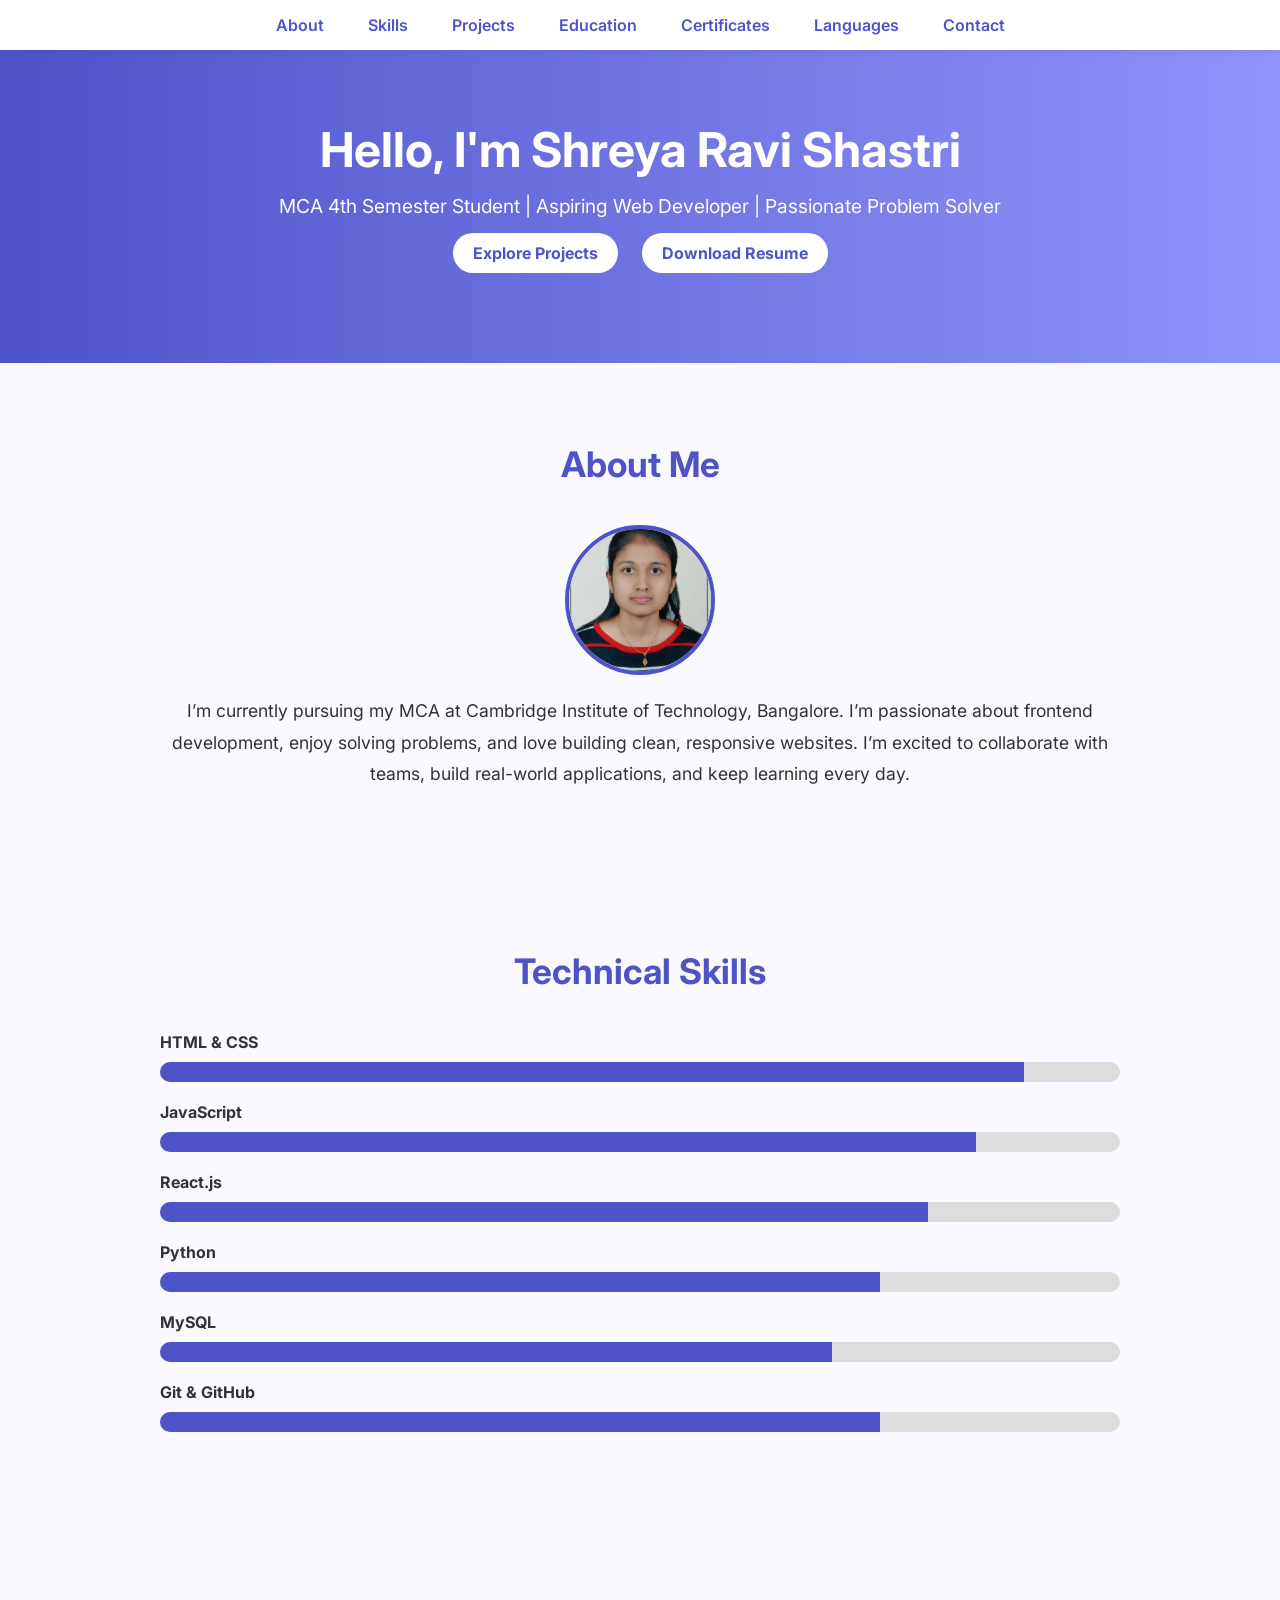
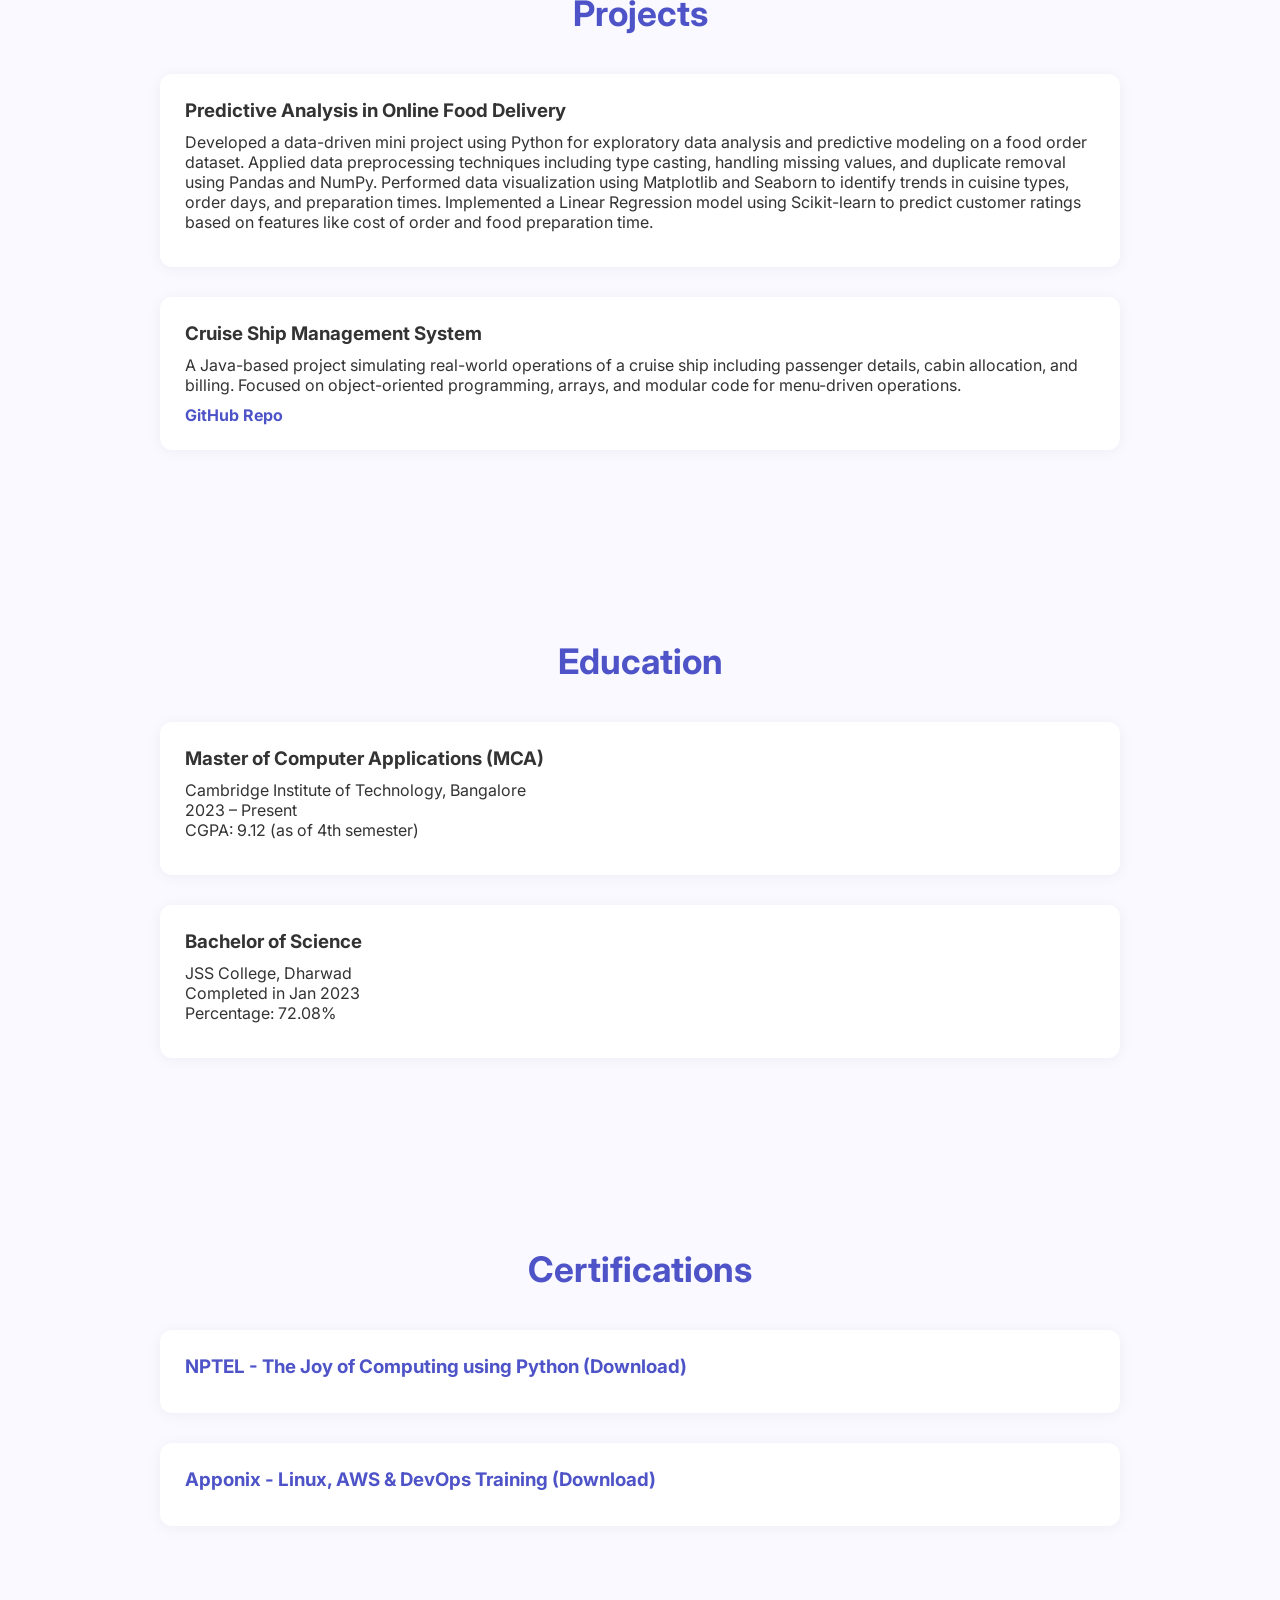
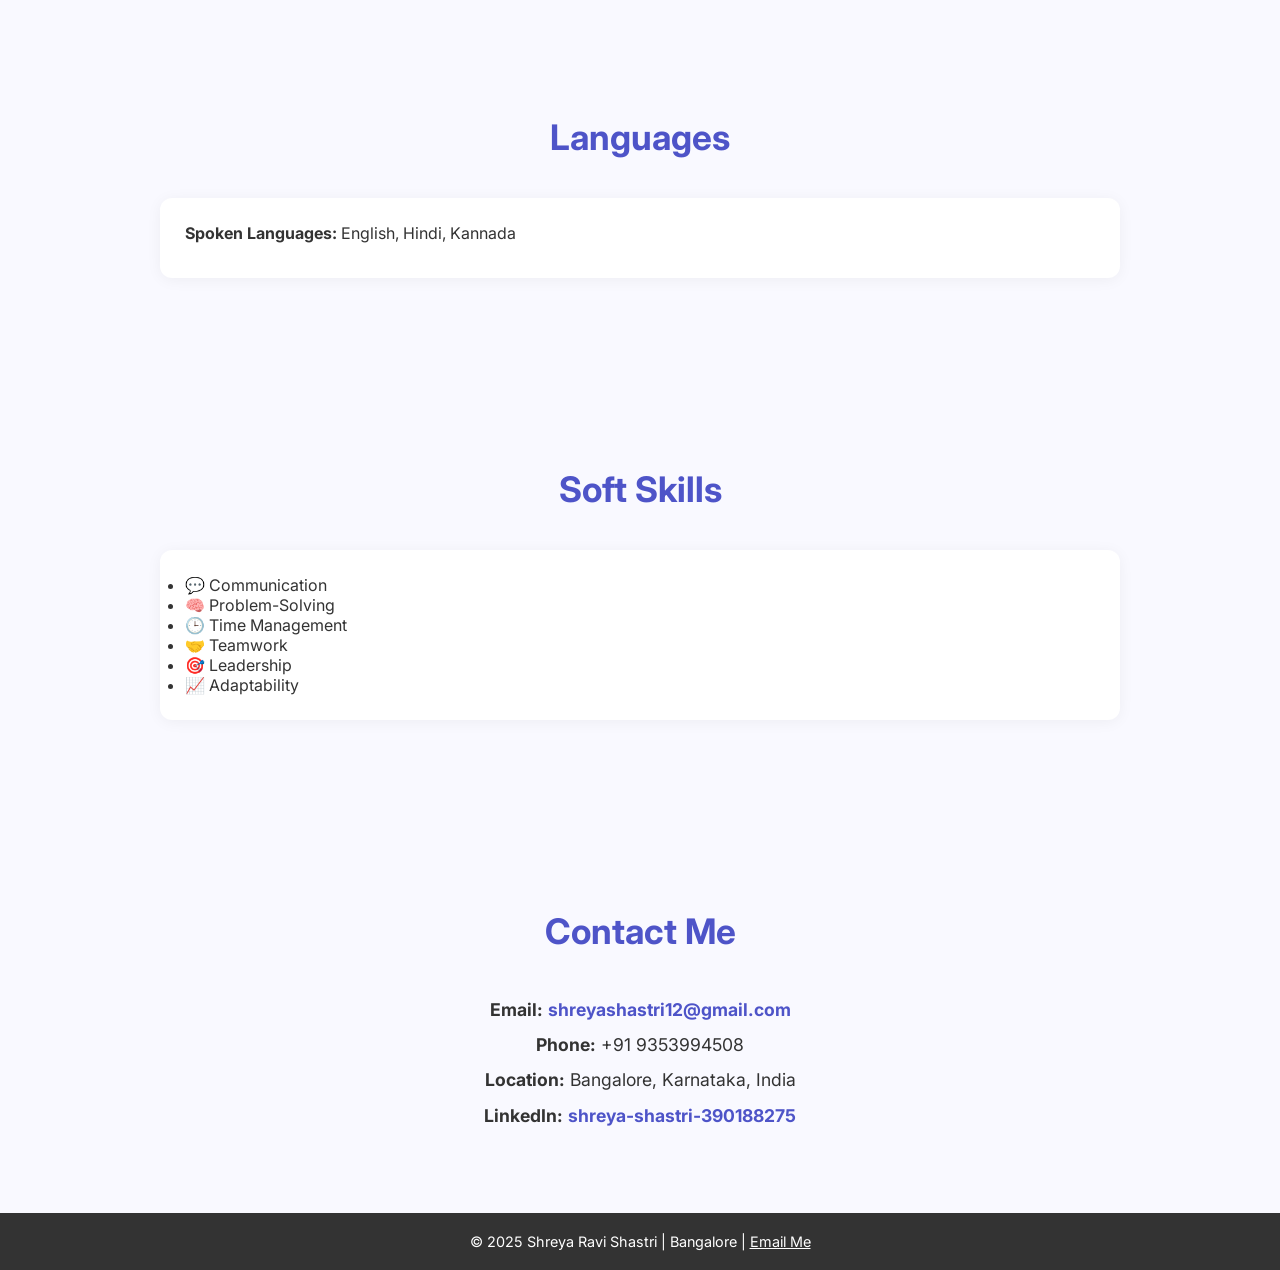
==== index.html @ f3b1cca4 "Rename portfolio.html to index.html" ====
<!DOCTYPE html>
<html lang="en">
<head>
  <meta charset="UTF-8" />
  <meta name="viewport" content="width=device-width, initial-scale=1.0" />
  <title>Shreya Ravi Shastri - Portfolio</title>
  <link rel="stylesheet" href="https://cdnjs.cloudflare.com/ajax/libs/font-awesome/6.4.0/css/all.min.css">
  <link href="https://fonts.googleapis.com/css2?family=Inter:wght@400;700&display=swap" rel="stylesheet">
  <style>
    * { margin: 0; padding: 0; box-sizing: border-box; }
    body {
      font-family: 'Inter', sans-serif;
      background: #f9f9ff;
      color: #333;
      scroll-behavior: smooth;
    }
    nav {
      position: fixed;
      top: 0;
      width: 100%;
      background: #fff;
      padding: 15px 0;
      box-shadow: 0 2px 10px rgba(0,0,0,0.05);
      z-index: 1000;
      text-align: center;
    }
    nav a {
      margin: 0 20px;
      color: #4e54c8;
      font-weight: 600;
      text-decoration: none;
      transition: color 0.3s;
    }
    nav a:hover { color: #8f94fb; }

    header {
      background: linear-gradient(to right, #4e54c8, #8f94fb);
      color: white;
      padding: 120px 20px 100px;
      text-align: center;
      animation: fadeIn 1.5s ease-in-out;
    }
    header h1 { font-size: 3rem; margin-bottom: 15px; }
    header p { font-size: 1.2rem; margin-bottom: 25px; }
    header a {
      background: white;
      color: #4e54c8;
      padding: 10px 20px;
      border-radius: 30px;
      margin: 0 10px;
      text-decoration: none;
      font-weight: bold;
      transition: 0.3s;
    }
    header a:hover { background: #333; color: white; }

    section {
      padding: 80px 20px;
      max-width: 1000px;
      margin: auto;
      animation: slideUp 1.2s ease;
    }
    h2 {
      text-align: center;
      color: #4e54c8;
      margin-bottom: 40px;
      font-size: 2.2rem;
    }

    .about img {
      width: 150px;
      height: 150px;
      object-fit: cover;
      border-radius: 50%;
      display: block;
      margin: auto;
      border: 4px solid #4e54c8;
    }
    .about p {
      text-align: center;
      margin-top: 20px;
      font-size: 1.1rem;
      line-height: 1.8;
    }

    .skills-bar label {
      display: block;
      font-weight: bold;
      margin: 20px 0 10px;
    }
    .bar {
      background: #ddd;
      height: 20px;
      border-radius: 20px;
      overflow: hidden;
    }
    .bar-fill {
      height: 100%;
      background: #4e54c8;
      width: 0%;
      animation: fill 2s ease forwards;
    }
    @keyframes fill {
      to { width: var(--fill); }
    }

    .card {
      background: white;
      border-radius: 12px;
      padding: 25px;
      box-shadow: 0 2px 15px rgba(0,0,0,0.05);
      margin-bottom: 30px;
      transition: transform 0.3s;
    }
    .card:hover { transform: translateY(-5px); }
    .card h3 { margin-bottom: 10px; color: #333; }
    .card p { margin-bottom: 10px; }
    .card a {
      color: #4e54c8;
      text-decoration: none;
      font-weight: bold;
    }

    .contact-info {
      text-align: center;
      font-size: 1.1rem;
      line-height: 2;
    }
    .contact-info a {
      color: #4e54c8;
      font-weight: bold;
      text-decoration: none;
    }

    footer {
      background: #333;
      color: white;
      text-align: center;
      padding: 20px;
      font-size: 0.9rem;
    }
    footer a {
      color: #fff;
      text-decoration: underline;
    }

    @media (max-width: 600px) {
      header h1 { font-size: 2.2rem; }
      nav a { margin: 0 10px; font-size: 0.9rem; }
    }

    @keyframes fadeIn {
      from { opacity: 0; transform: translateY(-20px); }
      to { opacity: 1; transform: translateY(0); }
    }

    @keyframes slideUp {
      from { opacity: 0; transform: translateY(40px); }
      to { opacity: 1; transform: translateY(0); }
    }
  </style>
</head>
<body>
  <nav>
    <a href="#about">About</a>
    <a href="#skills">Skills</a>
    <a href="#projects">Projects</a>
    <a href="#education">Education</a>
    <a href="#certificates">Certificates</a>
    <a href="#languages">Languages</a>
    <a href="#contact">Contact</a>
  </nav>

  <header>
    <h1>Hello, I'm Shreya Ravi Shastri</h1>
    <p>MCA 4th Semester Student | Aspiring Web Developer | Passionate Problem Solver</p>
    <a href="#projects">Explore Projects</a>
    <a href="RESUME-SHREYA.pdf" download>Download Resume</a>
  </header>

  <section class="about" id="about">
    <h2>About Me</h2>
    <img src="shreya.jpg" alt="Shreya Ravi Shastri">
    <p>
      I’m currently pursuing my MCA at Cambridge Institute of Technology, Bangalore. I’m passionate about frontend development, enjoy solving problems, and love building clean, responsive websites. I’m excited to collaborate with teams, build real-world applications, and keep learning every day.
    </p>
  </section>

  <section class="skills" id="skills">
    <h2>Technical Skills</h2>
    <div class="skills-bar">
      <label>HTML & CSS</label>
      <div class="bar"><div class="bar-fill" style="--fill: 90%"></div></div>
      <label>JavaScript</label>
      <div class="bar"><div class="bar-fill" style="--fill: 85%"></div></div>
      <label>React.js</label>
      <div class="bar"><div class="bar-fill" style="--fill: 80%"></div></div>
      <label>Python</label>
      <div class="bar"><div class="bar-fill" style="--fill: 75%"></div></div>
      <label>MySQL</label>
      <div class="bar"><div class="bar-fill" style="--fill: 70%"></div></div>
      <label>Git & GitHub</label>
      <div class="bar"><div class="bar-fill" style="--fill: 75%"></div></div>
    </div>
  </section>

  <section class="projects" id="projects">
    <h2>Projects</h2>
    <div class="card">
      <h3>Predictive Analysis in Online Food Delivery</h3>
      <p>
         Developed a data-driven mini project using Python for exploratory data analysis and predictive modeling on a food order dataset.
 Applied data preprocessing techniques including type casting, handling missing values, and duplicate removal using Pandas and
 NumPy. Performed data visualization using Matplotlib and Seaborn to identify trends in cuisine types, order days, and preparation
 times. Implemented a Linear Regression model using Scikit-learn to predict customer ratings based on features like cost of order
 and food preparation time.
      </p>
    </div>
     <div class="card">
    <h3>Cruise Ship Management System</h3>
    <p>
      A Java-based project simulating real-world operations of a cruise ship including passenger details, cabin allocation, and billing.
      Focused on object-oriented programming, arrays, and modular code for menu-driven operations.
    </p>
    <a href="https://github.com/shreya1531/Cruise-Ship-Management.git" target="_blank">GitHub Repo</a>
  </div>
  </section>

  <section class="education" id="education">
    <h2>Education</h2>
    <div class="card">
      <h3>Master of Computer Applications (MCA)</h3>
      <p>Cambridge Institute of Technology, Bangalore<br>2023 – Present<br>CGPA: 9.12 (as of 4th semester)</p>
    </div>
    <div class="card">
      <h3>Bachelor of Science</h3>
      <p>JSS College, Dharwad<br>Completed in Jan 2023<br>Percentage: 72.08%</p>
    </div>
  </section>

  <section class="certificates" id="certificates">
    <h2>Certifications</h2>
    <div class="card">
      <h3>
        <a href="The Joy of Computing using Python (1).pdf" download>
          NPTEL - The Joy of Computing using Python (Download)
        </a>
      </h3>
    </div>
    <div class="card">
      <h3>
        <a href="DOC-20240309-WA0002..pdf" download>
          Apponix - Linux, AWS & DevOps Training (Download)
        </a>
      </h3>
    </div>
  </section>

  <section class="languages" id="languages">
    <h2>Languages</h2>
    <div class="card">
      <p><strong>Spoken Languages:</strong> English, Hindi, Kannada</p>
    </div>
  </section>
    <section class="softskills" id="softskills">
  <h2>Soft Skills</h2>
  <div class="card">
    <ul>
       <li>💬 Communication</li>
        <li>🧠 Problem-Solving</li>
        <li>🕒 Time Management</li>
        <li>🤝 Teamwork</li>
        <li>🎯 Leadership</li>
        <li>📈 Adaptability</li>
    </ul>
  </div>
</section>

  <section class="contact" id="contact">
    <h2>Contact Me</h2>
    <div class="contact-info">
      <p><strong>Email:</strong> <a href="mailto:shreyashastri12@gmail.com">shreyashastri12@gmail.com</a></p>
      <p><strong>Phone:</strong> +91 9353994508</p>
      <p><strong>Location:</strong> Bangalore, Karnataka, India</p>
      <p><strong>LinkedIn:</strong> <a href="https://www.linkedin.com/in/shreya-shastri-390188275" target="_blank">shreya-shastri-390188275</a></p>
    </div>
  </section>


  <footer>
    <p>© 2025 Shreya Ravi Shastri | Bangalore | <a href="mailto:shreyashastri12@gmail.com">Email Me</a></p>
  </footer>

  <script>
    window.addEventListener('DOMContentLoaded', () => {
      document.querySelectorAll('.bar-fill').forEach(bar => {
        bar.style.width = bar.style.getPropertyValue('--fill');
      });
    });
  </script>
</body>
</html>
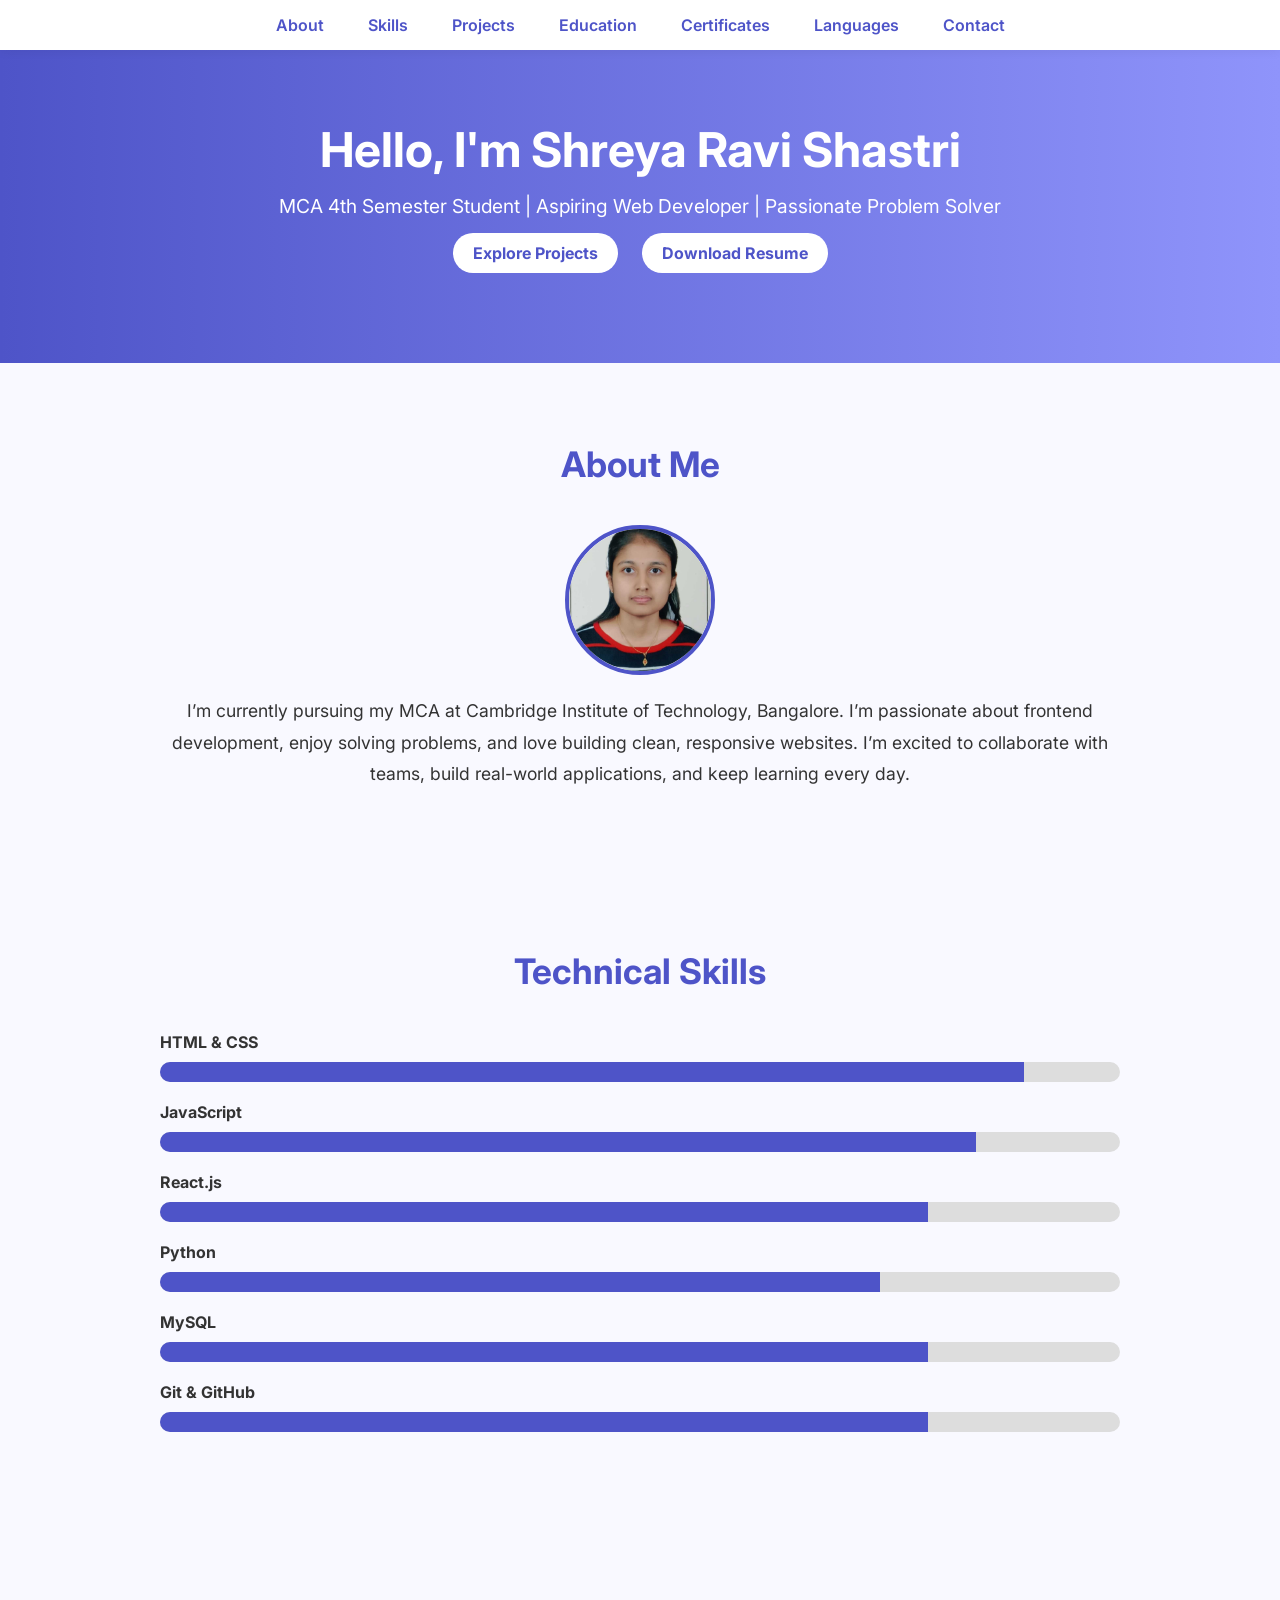
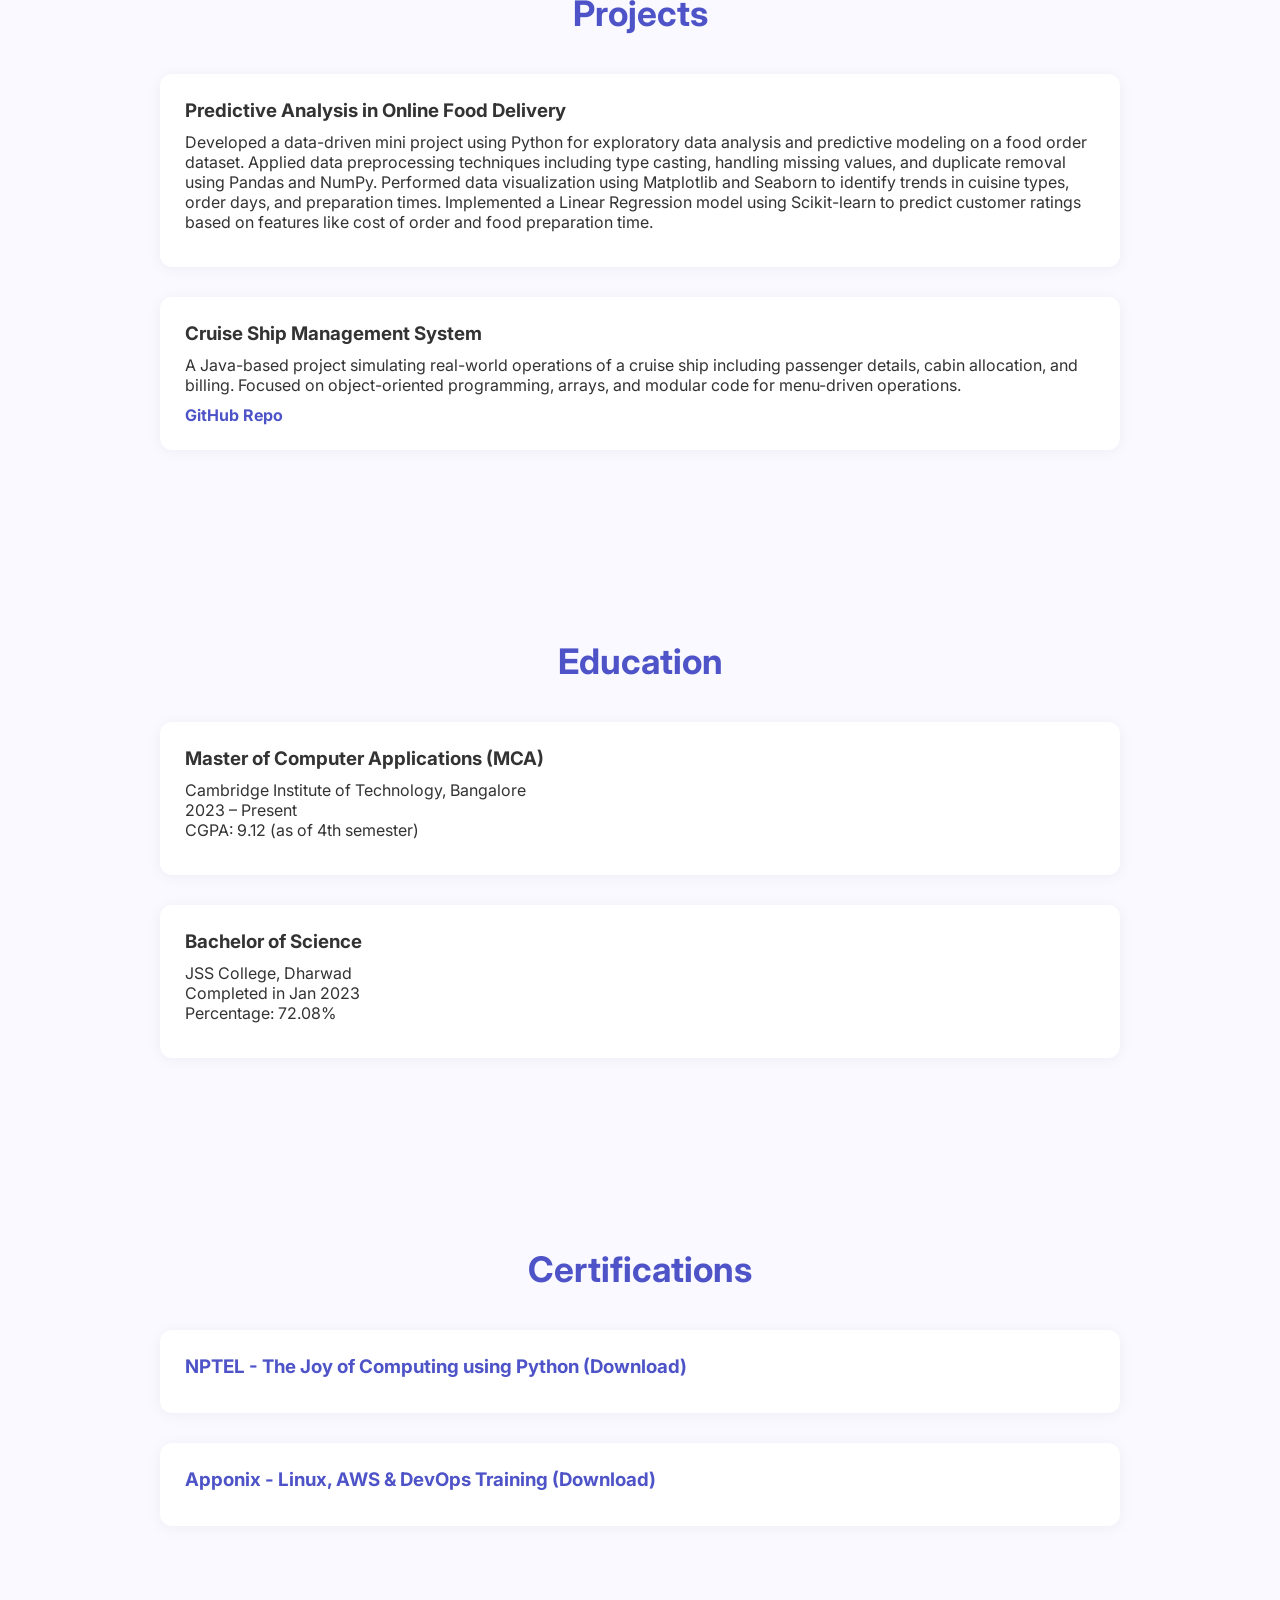
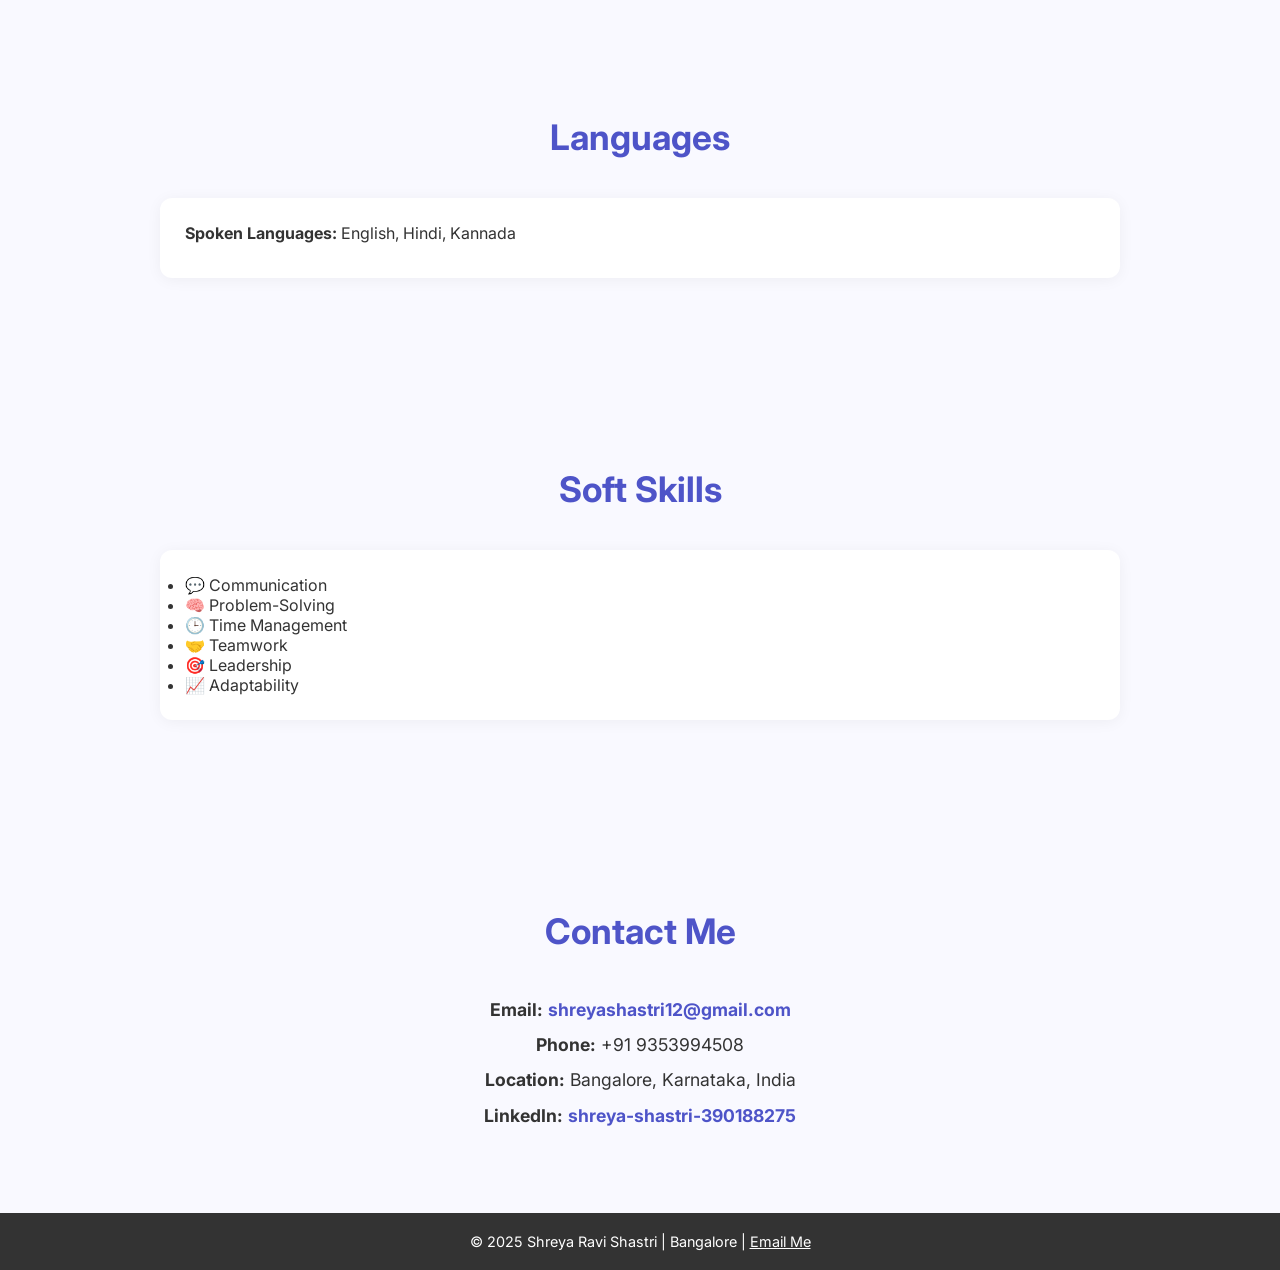
==== commit 5b6bb7d2: "Update index.html" ====
--- a/index.html
+++ b/index.html
@@ -198,9 +198,9 @@
       <label>Python</label>
       <div class="bar"><div class="bar-fill" style="--fill: 75%"></div></div>
       <label>MySQL</label>
-      <div class="bar"><div class="bar-fill" style="--fill: 70%"></div></div>
+      <div class="bar"><div class="bar-fill" style="--fill: 80%"></div></div>
       <label>Git & GitHub</label>
-      <div class="bar"><div class="bar-fill" style="--fill: 75%"></div></div>
+      <div class="bar"><div class="bar-fill" style="--fill: 80%"></div></div>
     </div>
   </section>
 
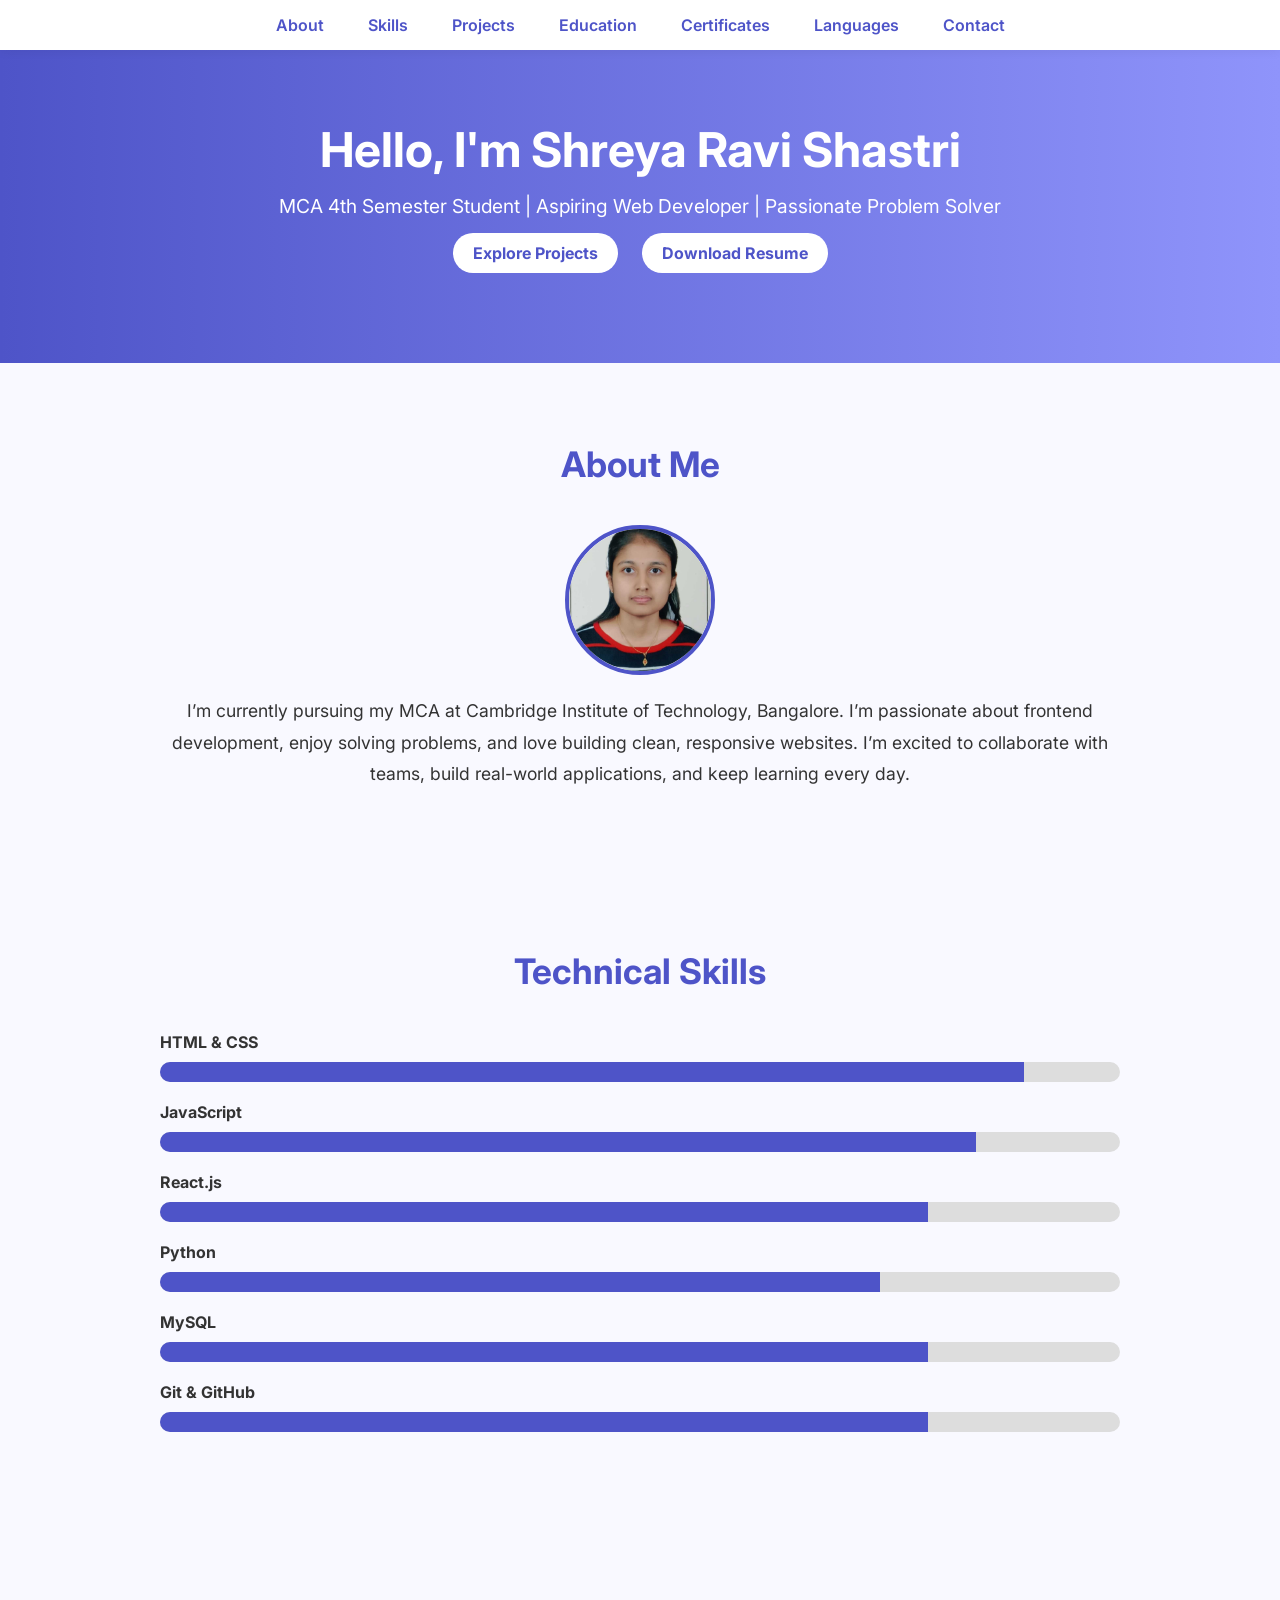
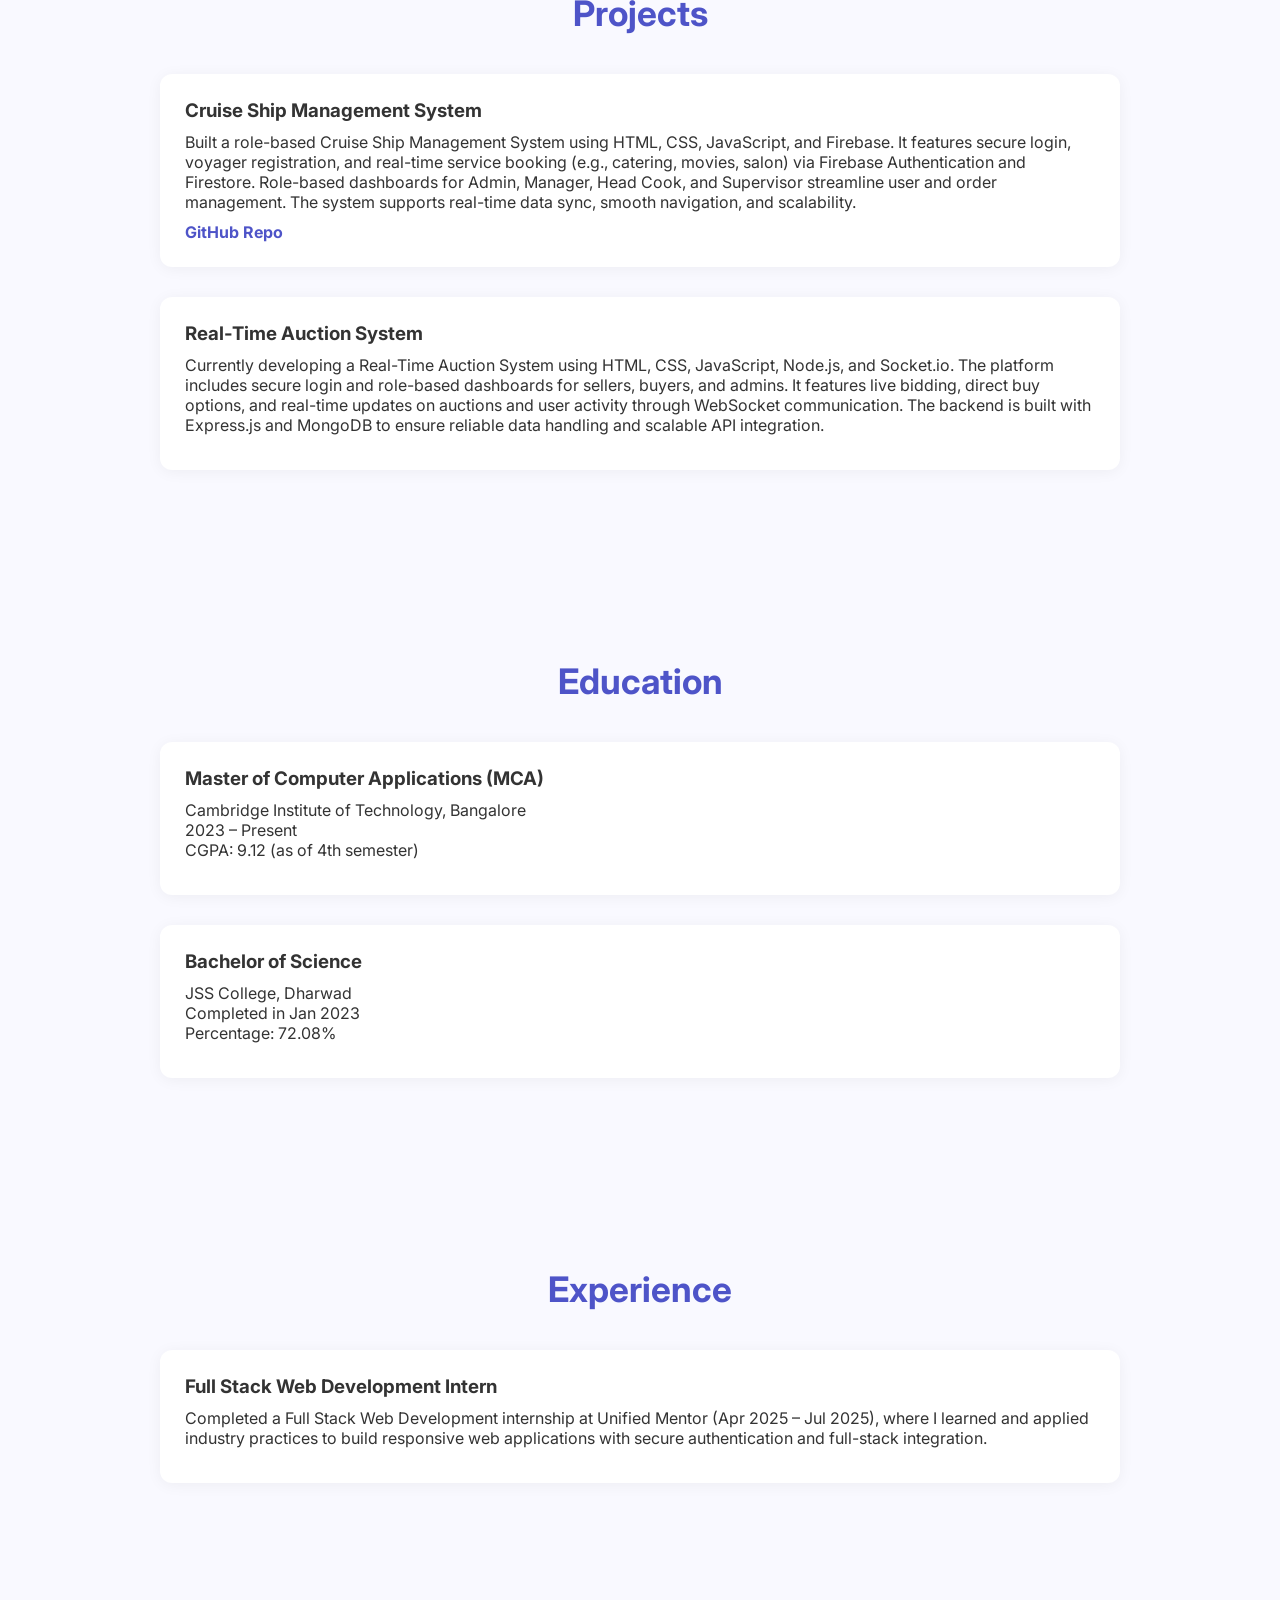
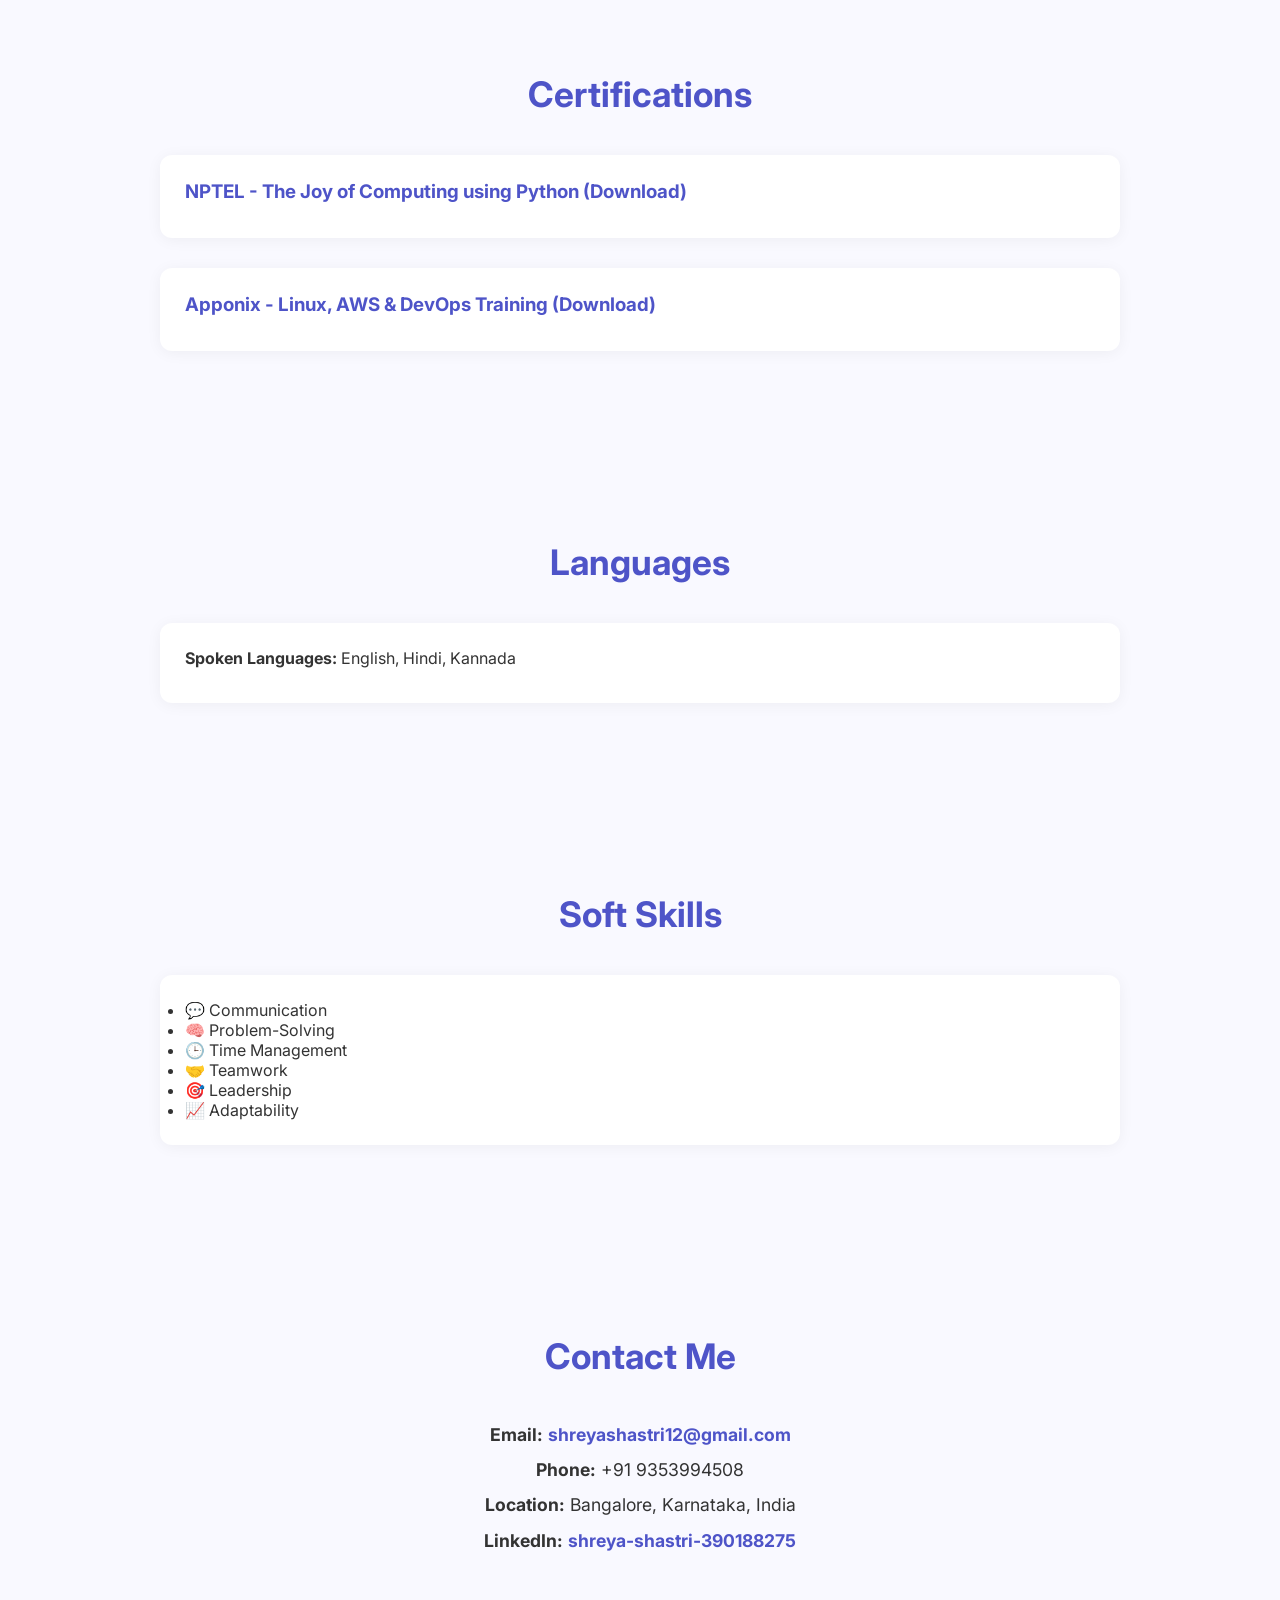
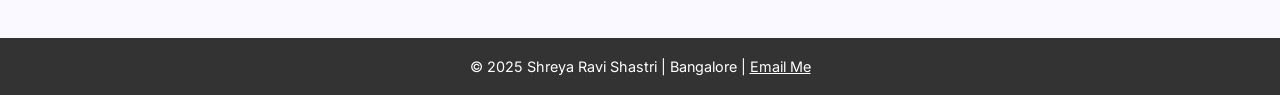
==== commit e293c7a2: "Update index.html" ====
--- a/index.html
+++ b/index.html
@@ -204,27 +204,28 @@
     </div>
   </section>
 
-  <section class="projects" id="projects">
-    <h2>Projects</h2>
-    <div class="card">
-      <h3>Predictive Analysis in Online Food Delivery</h3>
-      <p>
-         Developed a data-driven mini project using Python for exploratory data analysis and predictive modeling on a food order dataset.
- Applied data preprocessing techniques including type casting, handling missing values, and duplicate removal using Pandas and
- NumPy. Performed data visualization using Matplotlib and Seaborn to identify trends in cuisine types, order days, and preparation
- times. Implemented a Linear Regression model using Scikit-learn to predict customer ratings based on features like cost of order
- and food preparation time.
-      </p>
-    </div>
-     <div class="card">
+ <section class="projects" id="projects">
+  <h2>Projects</h2>
+
+  <div class="card">
     <h3>Cruise Ship Management System</h3>
     <p>
-      A Java-based project simulating real-world operations of a cruise ship including passenger details, cabin allocation, and billing.
-      Focused on object-oriented programming, arrays, and modular code for menu-driven operations.
+      Built a role-based Cruise Ship Management System using HTML, CSS, JavaScript, and Firebase.
+      It features secure login, voyager registration, and real-time service booking (e.g., catering, movies,
+      salon) via Firebase Authentication and Firestore. Role-based dashboards for Admin, Manager,
+      Head Cook, and Supervisor streamline user and order management. The system supports real-time data sync, smooth navigation, and scalability.
     </p>
     <a href="https://github.com/shreya1531/Cruise-Ship-Management.git" target="_blank">GitHub Repo</a>
   </div>
-  </section>
+
+  <div class="card">
+    <h3>Real-Time Auction System</h3>
+    <p>
+      Currently developing a Real-Time Auction System using HTML, CSS, JavaScript, Node.js, and Socket.io.
+      The platform includes secure login and role-based dashboards for sellers, buyers, and admins. It features live bidding, direct buy options, and real-time updates on auctions and user activity through WebSocket communication. The backend is built with Express.js and MongoDB to ensure reliable data handling and scalable API integration.
+    </p>
+  </div>
+</section>
 
   <section class="education" id="education">
     <h2>Education</h2>
@@ -237,6 +238,18 @@
       <p>JSS College, Dharwad<br>Completed in Jan 2023<br>Percentage: 72.08%</p>
     </div>
   </section>
+
+  <section class="experience" id="experience">
+  <h2>Experience</h2>
+  <div class="card">
+    <h3>Full Stack Web Development Intern</h3>
+    <p>
+      Completed a Full Stack Web Development internship at Unified Mentor (Apr 2025 – Jul 2025),
+      where I learned and applied industry practices to build responsive web applications with secure authentication and full-stack integration.
+    </p>
+  </div>
+</section>
+
 
   <section class="certificates" id="certificates">
     <h2>Certifications</h2>
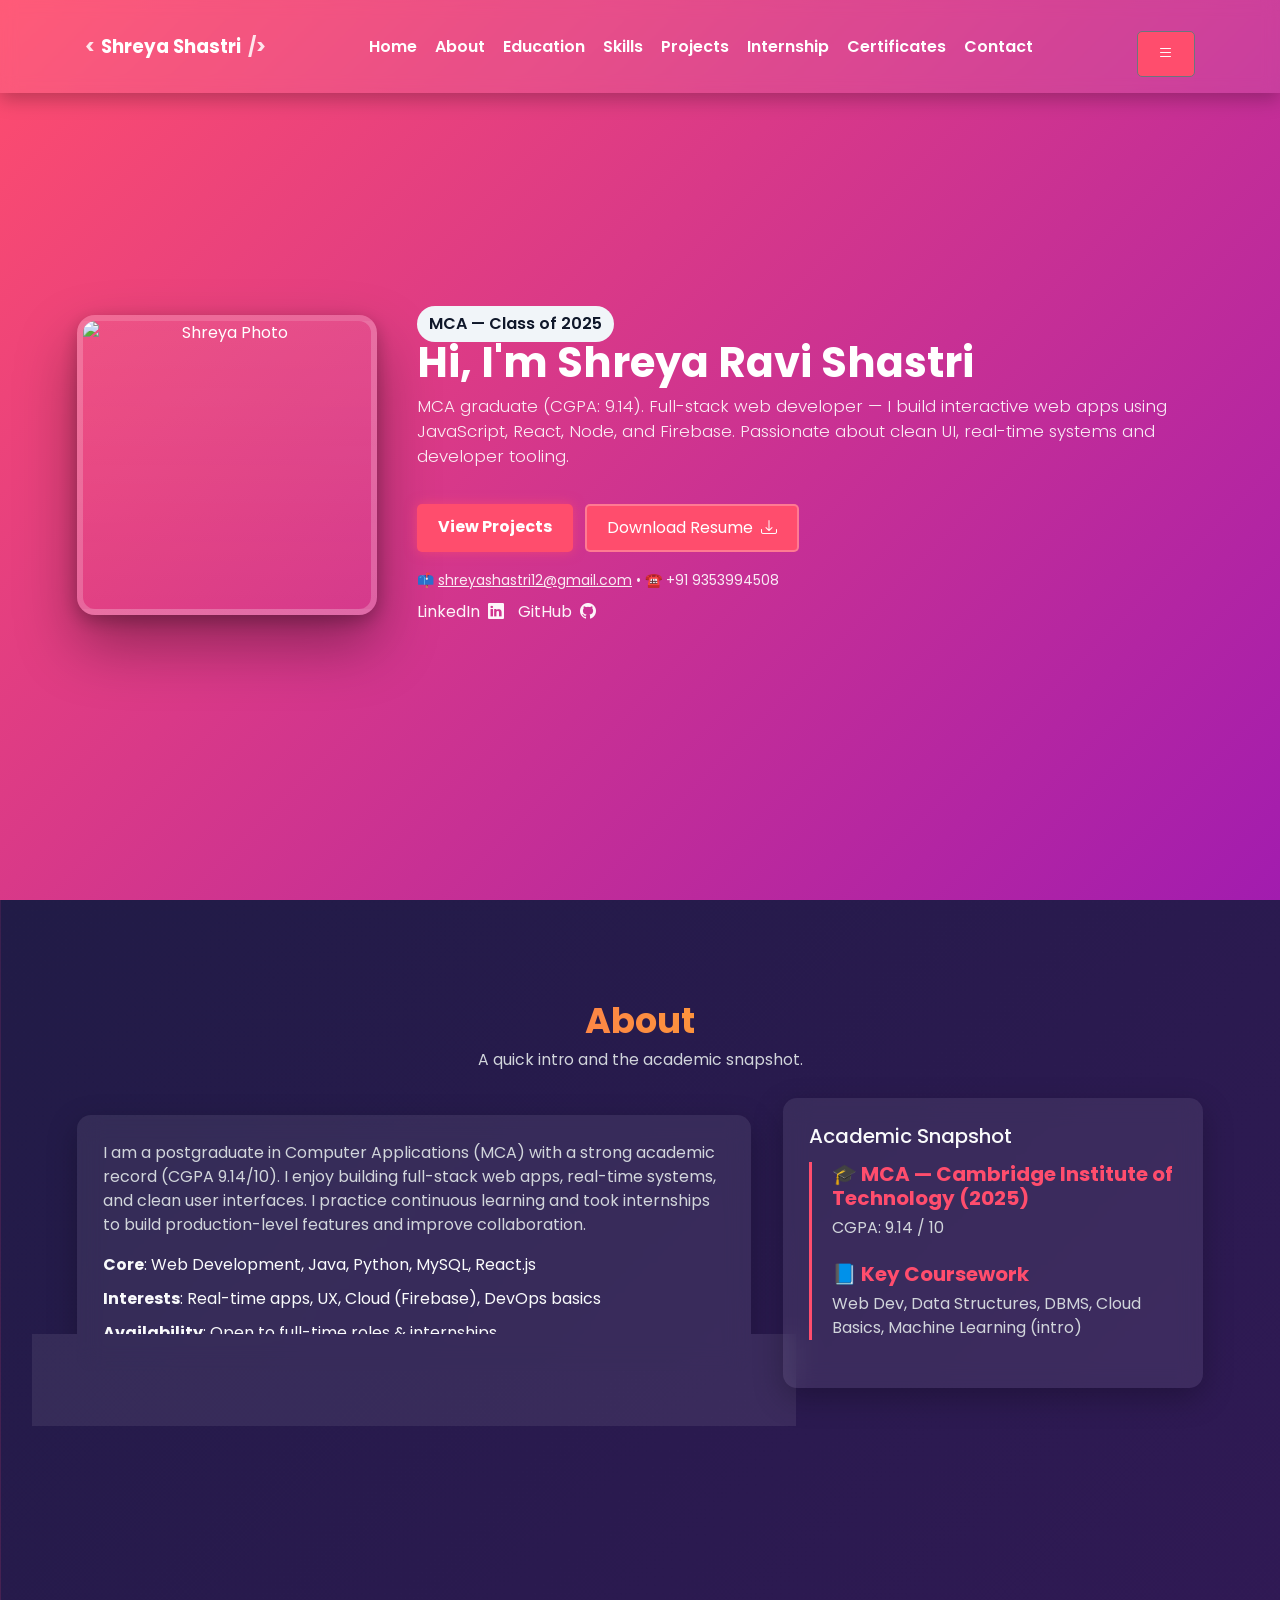
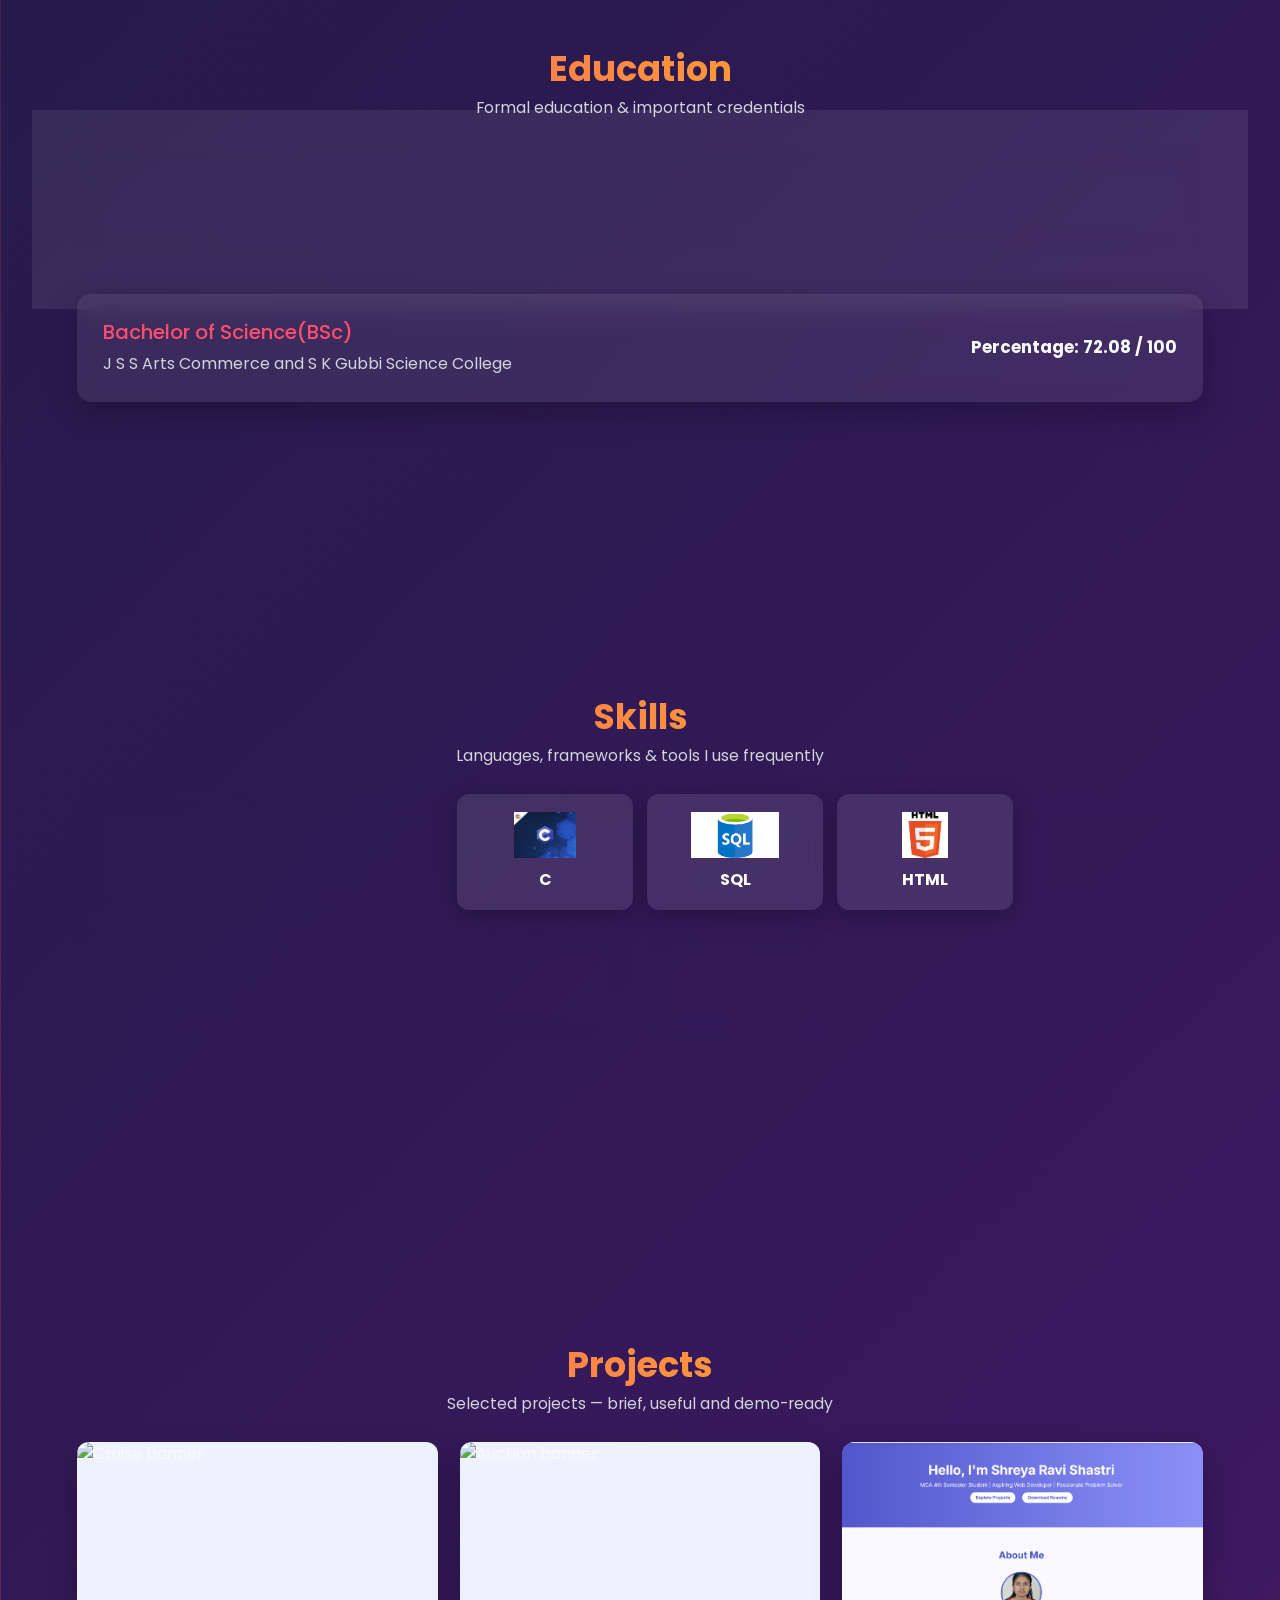
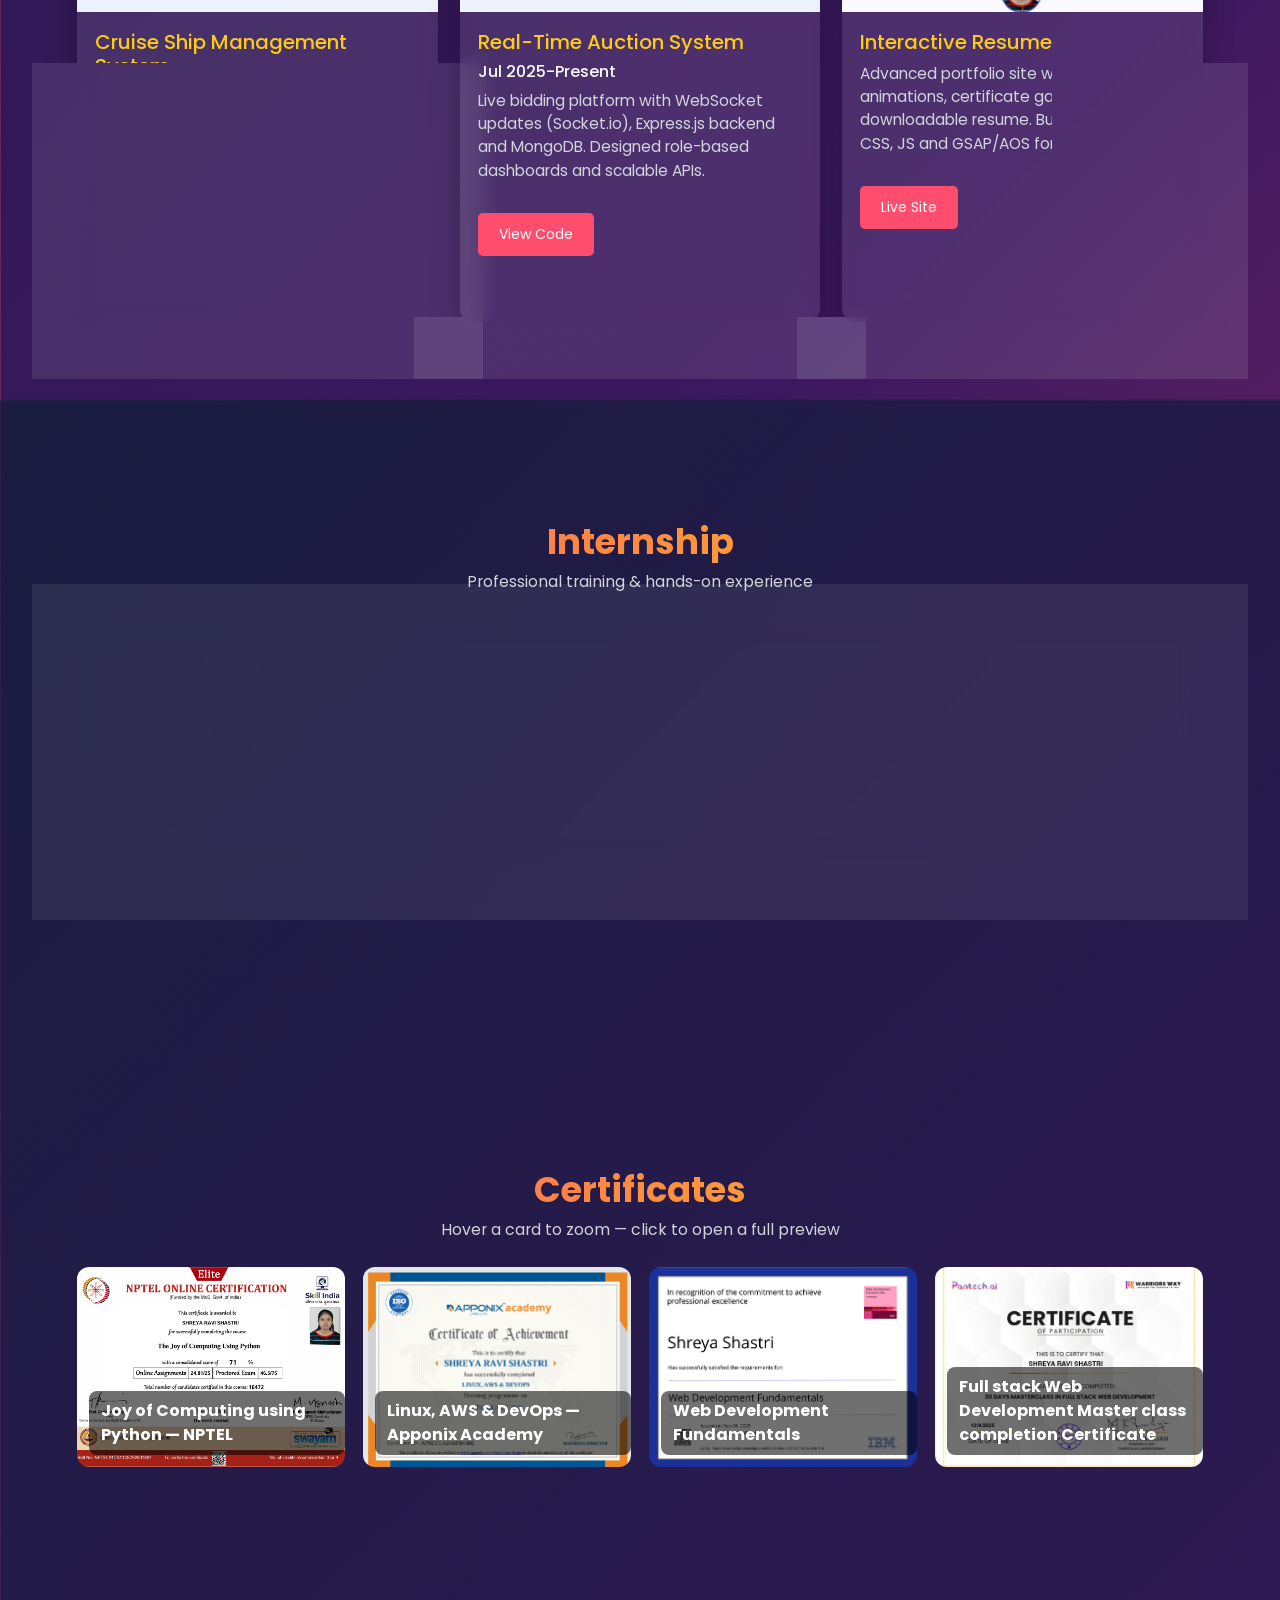
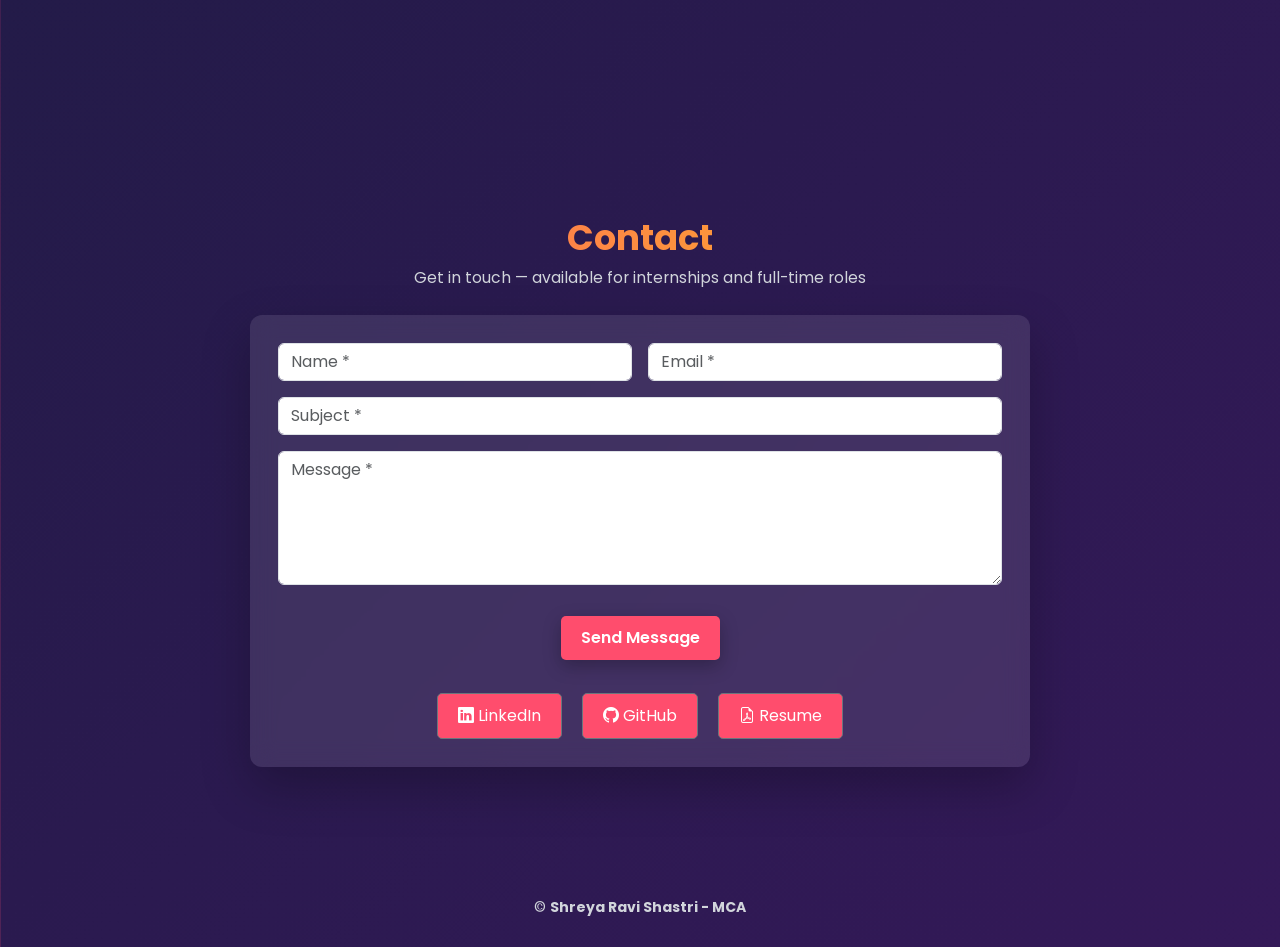
==== commit dfd3928a: "Initial commit" ====
--- a/index.html
+++ b/index.html
@@ -1,315 +1,339 @@
 <!DOCTYPE html>
 <html lang="en">
 <head>
-  <meta charset="UTF-8" />
-  <meta name="viewport" content="width=device-width, initial-scale=1.0" />
-  <title>Shreya Ravi Shastri - Portfolio</title>
-  <link rel="stylesheet" href="https://cdnjs.cloudflare.com/ajax/libs/font-awesome/6.4.0/css/all.min.css">
-  <link href="https://fonts.googleapis.com/css2?family=Inter:wght@400;700&display=swap" rel="stylesheet">
-  <style>
-    * { margin: 0; padding: 0; box-sizing: border-box; }
-    body {
-      font-family: 'Inter', sans-serif;
-      background: #f9f9ff;
-      color: #333;
-      scroll-behavior: smooth;
-    }
-    nav {
-      position: fixed;
-      top: 0;
-      width: 100%;
-      background: #fff;
-      padding: 15px 0;
-      box-shadow: 0 2px 10px rgba(0,0,0,0.05);
-      z-index: 1000;
-      text-align: center;
-    }
-    nav a {
-      margin: 0 20px;
-      color: #4e54c8;
-      font-weight: 600;
-      text-decoration: none;
-      transition: color 0.3s;
-    }
-    nav a:hover { color: #8f94fb; }
-
-    header {
-      background: linear-gradient(to right, #4e54c8, #8f94fb);
-      color: white;
-      padding: 120px 20px 100px;
-      text-align: center;
-      animation: fadeIn 1.5s ease-in-out;
-    }
-    header h1 { font-size: 3rem; margin-bottom: 15px; }
-    header p { font-size: 1.2rem; margin-bottom: 25px; }
-    header a {
-      background: white;
-      color: #4e54c8;
-      padding: 10px 20px;
-      border-radius: 30px;
-      margin: 0 10px;
-      text-decoration: none;
-      font-weight: bold;
-      transition: 0.3s;
-    }
-    header a:hover { background: #333; color: white; }
-
-    section {
-      padding: 80px 20px;
-      max-width: 1000px;
-      margin: auto;
-      animation: slideUp 1.2s ease;
-    }
-    h2 {
-      text-align: center;
-      color: #4e54c8;
-      margin-bottom: 40px;
-      font-size: 2.2rem;
-    }
-
-    .about img {
-      width: 150px;
-      height: 150px;
-      object-fit: cover;
-      border-radius: 50%;
-      display: block;
-      margin: auto;
-      border: 4px solid #4e54c8;
-    }
-    .about p {
-      text-align: center;
-      margin-top: 20px;
-      font-size: 1.1rem;
-      line-height: 1.8;
-    }
-
-    .skills-bar label {
-      display: block;
-      font-weight: bold;
-      margin: 20px 0 10px;
-    }
-    .bar {
-      background: #ddd;
-      height: 20px;
-      border-radius: 20px;
-      overflow: hidden;
-    }
-    .bar-fill {
-      height: 100%;
-      background: #4e54c8;
-      width: 0%;
-      animation: fill 2s ease forwards;
-    }
-    @keyframes fill {
-      to { width: var(--fill); }
-    }
-
-    .card {
-      background: white;
-      border-radius: 12px;
-      padding: 25px;
-      box-shadow: 0 2px 15px rgba(0,0,0,0.05);
-      margin-bottom: 30px;
-      transition: transform 0.3s;
-    }
-    .card:hover { transform: translateY(-5px); }
-    .card h3 { margin-bottom: 10px; color: #333; }
-    .card p { margin-bottom: 10px; }
-    .card a {
-      color: #4e54c8;
-      text-decoration: none;
-      font-weight: bold;
-    }
-
-    .contact-info {
-      text-align: center;
-      font-size: 1.1rem;
-      line-height: 2;
-    }
-    .contact-info a {
-      color: #4e54c8;
-      font-weight: bold;
-      text-decoration: none;
-    }
-
-    footer {
-      background: #333;
-      color: white;
-      text-align: center;
-      padding: 20px;
-      font-size: 0.9rem;
-    }
-    footer a {
-      color: #fff;
-      text-decoration: underline;
-    }
-
-    @media (max-width: 600px) {
-      header h1 { font-size: 2.2rem; }
-      nav a { margin: 0 10px; font-size: 0.9rem; }
-    }
-
-    @keyframes fadeIn {
-      from { opacity: 0; transform: translateY(-20px); }
-      to { opacity: 1; transform: translateY(0); }
-    }
-
-    @keyframes slideUp {
-      from { opacity: 0; transform: translateY(40px); }
-      to { opacity: 1; transform: translateY(0); }
-    }
-  </style>
+  <meta charset="utf-8" />
+  <meta name="viewport" content="width=device-width,initial-scale=1" />
+  <title>Shreya Ravi Shastri — MCA Portfolio</title>
+
+  <!-- Bootstrap CSS & Icons -->
+  <link href="https://cdn.jsdelivr.net/npm/bootstrap@5.3.3/dist/css/bootstrap.min.css" rel="stylesheet">
+  <link href="https://cdn.jsdelivr.net/npm/bootstrap-icons@1.11.3/font/bootstrap-icons.css" rel="stylesheet">
+
+  <!-- AOS (Animate on Scroll) -->
+  <link href="https://unpkg.com/aos@2.3.4/dist/aos.css" rel="stylesheet">
+
+  <!-- Google Font -->
+  <link href="https://fonts.googleapis.com/css2?family=Poppins:wght@300;400;600;700&display=swap" rel="stylesheet">
+
+  <meta name="description" content="Shreya Ravi Shastri — MCA graduate, Full-Stack Web Developer. Portfolio with projects, internship, skills and certificates.">
+  <meta name="author" content="Shreya Ravi Shastri">
+
+   <link rel="stylesheet" href="style.css">
 </head>
 <body>
+
+  <!-- NAV -->
   <nav>
-    <a href="#about">About</a>
-    <a href="#skills">Skills</a>
-    <a href="#projects">Projects</a>
-    <a href="#education">Education</a>
-    <a href="#certificates">Certificates</a>
-    <a href="#languages">Languages</a>
-    <a href="#contact">Contact</a>
+    <div class="nav-container">
+      <div class="brand" style="color: white;">
+        <span class="br-left">&lt;</span>
+        <span>Shreya Shastri</span>
+        <span class="br-left">/&gt;</span>
+      </div>
+
+      <div class="nav-links" id="navLinks">
+        <a href="#hero">Home</a>
+        <a href="#about">About</a>
+        <a href="#education">Education</a>
+        <a href="#skills">Skills</a>
+        <a href="#projects">Projects</a>
+        <a href="#internship">Internship</a>
+        <a href="#certificates">Certificates</a>
+        <a href="#contact">Contact</a>
+      </div>
+
+      <!-- mobile reveal -->
+      <button class="btn btn-outline-secondary hamburger" id="toggleNav" aria-label="Toggle navigation"><i class="bi bi-list"></i></button>
+    </div>
   </nav>
 
-  <header>
-    <h1>Hello, I'm Shreya Ravi Shastri</h1>
-    <p>MCA 4th Semester Student | Aspiring Web Developer | Passionate Problem Solver</p>
-    <a href="#projects">Explore Projects</a>
-    <a href="RESUME-SHREYA.pdf" download>Download Resume</a>
+  <!-- HERO -->
+  <header id="hero">
+    <div class="hero-inner container">
+      <!-- PHOTO: replace 'assets/profile.jpg' with your real photo -->
+      <div class="hero-photo" data-aos="fade-up" data-aos-delay="150">
+        <img src="assets/profile.jpg" alt="Shreya Photo">
+      </div>
+
+      <div class="hero-copy" data-aos="fade-right" data-aos-delay="250">
+        <span class="pill">MCA — Class of 2025</span>
+        <h1>Hi, I'm <span style="color:#fff">Shreya Ravi Shastri</span></h1>
+        <p class="lead">MCA graduate (CGPA: 9.14). Full-stack web developer — I build interactive web apps using JavaScript, React, Node, and Firebase. Passionate about clean UI, real-time systems and developer tooling.</p>
+
+        <div class="hero-cta">
+          <a class="btn btn-solid" href="#projects">View Projects</a>
+          <a class="btn btn-ghost" href="assets\Updated resume-Shreya.pdf" download>Download Resume <i class="bi bi-download ms-1"></i></a>
+        </div>
+
+        <div style="margin-top:16px;color:rgba(255,255,255,.9)">
+          <small>📫 <a href="mailto:shreyashastri12@gmail.com" style="color:inherit;text-decoration:underline">shreyashastri12@gmail.com</a> • ☎️ +91 9353994508</small>
+          <div style="margin-top:8px;">
+            <a href="https://www.linkedin.com/in/shreya-shastri-390188275" target="_blank" style="color:rgba(255,255,255,.95);margin-right:10px">LinkedIn <i class="bi bi-linkedin ms-1"></i></a>
+            <a href="https://github.com/shreya1531" target="_blank" style="color:rgba(255,255,255,.95);">GitHub <i class="bi bi-github ms-1"></i></a>
+          </div>
+        </div>
+      </div>
+    </div>
   </header>
 
-  <section class="about" id="about">
-    <h2>About Me</h2>
-    <img src="shreya.jpg" alt="Shreya Ravi Shastri">
-    <p>
-      I’m currently pursuing my MCA at Cambridge Institute of Technology, Bangalore. I’m passionate about frontend development, enjoy solving problems, and love building clean, responsive websites. I’m excited to collaborate with teams, build real-world applications, and keep learning every day.
-    </p>
-  </section>
-
-  <section class="skills" id="skills">
-    <h2>Technical Skills</h2>
-    <div class="skills-bar">
-      <label>HTML & CSS</label>
-      <div class="bar"><div class="bar-fill" style="--fill: 90%"></div></div>
-      <label>JavaScript</label>
-      <div class="bar"><div class="bar-fill" style="--fill: 85%"></div></div>
-      <label>React.js</label>
-      <div class="bar"><div class="bar-fill" style="--fill: 80%"></div></div>
-      <label>Python</label>
-      <div class="bar"><div class="bar-fill" style="--fill: 75%"></div></div>
-      <label>MySQL</label>
-      <div class="bar"><div class="bar-fill" style="--fill: 80%"></div></div>
-      <label>Git & GitHub</label>
-      <div class="bar"><div class="bar-fill" style="--fill: 80%"></div></div>
-    </div>
-  </section>
-
- <section class="projects" id="projects">
-  <h2>Projects</h2>
-
-  <div class="card">
-    <h3>Cruise Ship Management System</h3>
-    <p>
-      Built a role-based Cruise Ship Management System using HTML, CSS, JavaScript, and Firebase.
-      It features secure login, voyager registration, and real-time service booking (e.g., catering, movies,
-      salon) via Firebase Authentication and Firestore. Role-based dashboards for Admin, Manager,
-      Head Cook, and Supervisor streamline user and order management. The system supports real-time data sync, smooth navigation, and scalability.
-    </p>
-    <a href="https://github.com/shreya1531/Cruise-Ship-Management.git" target="_blank">GitHub Repo</a>
+  <!-- ABOUT -->
+  <section id="about">
+    <div class="container">
+      <div class="section-title">
+        <h2>About</h2>
+        <p class="section-sub">A quick intro and the academic snapshot.</p>
+      </div>
+
+      <div class="about-grid" data-aos="fade-up" data-aos-delay="120">
+        <div>
+          <div class="about-card">
+            <p style="font-size:1rem;color:var(--muted)">I am a postgraduate in Computer Applications (MCA) with a strong academic record (CGPA 9.14/10). I enjoy building full-stack web apps, real-time systems, and clean user interfaces. I practice continuous learning and took internships to build production-level features and improve collaboration.</p>
+
+            <div class="about-bullets" style="margin-top:14px;">
+              <div><strong>Core</strong>: Web Development, Java, Python, MySQL, React.js</div>
+              <div><strong>Interests</strong>: Real-time apps, UX, Cloud (Firebase), DevOps basics</div>
+              <div><strong>Availability</strong>: Open to full-time roles & internships</div>
+            </div>
+          </div>
+        </div>
+
+        <aside>
+          <div class="about-card">
+            <h5 style="margin-bottom:10px">Academic Snapshot</h5>
+            <div class="timeline">
+              <div class="timeline-item">
+                <h5>🎓 MCA — Cambridge Institute of Technology (2025)</h5>
+                <div class="muted">CGPA: 9.14 / 10</div>
+              </div>
+              <div class="timeline-item">
+                <h5>📘 Key Coursework</h5>
+                <div class="muted">Web Dev, Data Structures, DBMS, Cloud Basics, Machine Learning (intro)</div>
+              </div>
+            </div>
+          </div>
+        </aside>
+      </div>
+    </div>
+  </section>
+
+  <!-- EDUCATION -->
+  <section id="education">
+    <div class="container">
+      <div class="section-title">
+        <h2>Education</h2>
+        <p class="section-sub">Formal education & important credentials</p>
+      </div>
+
+      <div class="about-card" data-aos="fade-up">
+        <div style="display:flex;gap:20px;align-items:center;flex-wrap:wrap">
+          <div style="flex:1">
+            <h5 style="color:var(--accent)">Master of Computer Applications (MCA)</h5>
+            <div class="muted">Cambridge Institute of Technology — 2025</div>
+          </div>
+          <div style="min-width:200px;text-align:right">
+            <div style="font-weight:700;font-size:1.05rem">CGPA: 9.14 / 10</div>
+          </div>
+        </div>
+      </div>
+
+      <div class="about-card" data-aos="fade-up" style="margin-top: 40px;">
+        <div style="display:flex;gap:20px;align-items:center;flex-wrap:wrap">
+          <div style="flex:1">
+            <h5 style="color:var(--accent)">Bachelor of Science(BSc)</h5>
+            <div class="muted">J S S Arts Commerce and S K Gubbi Science College</div>
+          </div>
+          <div style="min-width:200px;text-align:right">
+            <div style="font-weight:700;font-size:1.05rem">Percentage: 72.08 / 100</div>
+          </div>
+        </div>
+      </div>
+       
+    </div>
+  </section>
+
+  <!-- SKILLS -->
+  <section id="skills">
+    <div class="container">
+      <div class="section-title">
+        <h2>Skills</h2>
+        <p class="section-sub">Languages, frameworks & tools I use frequently</p>
+      </div>
+
+      <div class="skills-grid" data-aos="fade-up" data-aos-delay="120">
+        <!-- Use small icons in real site; here we show names -->
+        <div class="skill-card"><img src="https://encrypted-tbn0.gstatic.com/images?q=tbn:ANd9GcRLL2_E99pYiaTPnkYLjXMIkyvXdGHwwSREEw&s" alt="Java" style="height:46px;display:block;margin:0 auto"><div class="skill-name">Java</div></div>
+        <div class="skill-card"><img src="https://encrypted-tbn0.gstatic.com/images?q=tbn:ANd9GcSV__-bAL1epQyK5FPamiU0DUwiJopywA1tDA&s" alt="Python" style="height:46px;display:block;margin:0 auto"><div class="skill-name">Python</div></div>
+        <div class="skill-card"><img src="assets\skills\c.png" alt="C" style="height:46px;display:block;margin:0 auto"><div class="skill-name">C</div></div>
+        <div class="skill-card"><img src="assets\skills\sql.png" alt="SQL" style="height:46px;display:block;margin:0 auto"><div class="skill-name">SQL</div></div>
+        <div class="skill-card"><img src="assets\skills\html.png" alt="HTML" style="height:46px;display:block;margin:0 auto"><div class="skill-name">HTML</div></div>
+        <div class="skill-card"><img src="assets\skills\css.png" alt="CSS" style="height:46px;display:block;margin:0 auto"><div class="skill-name">CSS</div></div>
+        <div class="skill-card"><img src="assets\skills\js.png" alt="JavaScript" style="height:46px;display:block;margin:0 auto"><div class="skill-name">JavaScript</div></div>
+        <div class="skill-card"><img src="assets\skills\react.png" alt="React" style="height:46px;display:block;margin:0 auto"><div class="skill-name">React.js</div></div>
+        <div class="skill-card"><img src="assets\skills\node.png" alt="Node" style="height:46px;display:block;margin:0 auto"><div class="skill-name">Node.js</div></div>
+        <div class="skill-card"><img src="assets\skills\git&github.png" alt="GitHub" style="height:46px;display:block;margin:0 auto"><div class="skill-name">Git & GitHub</div></div>
+      </div>
+    </div>
+  </section>
+
+  <!-- PROJECTS -->
+  <section id="projects">
+    <div class="container">
+      <div class="section-title">
+        <h2>Projects</h2>
+        <p class="section-sub">Selected projects — brief, useful and demo-ready</p>
+      </div>
+
+      <div class="projects-grid" data-aos="fade-up" data-aos-delay="120">
+        <article class="project">
+          <div class="proj-banner"><img src="https://encrypted-tbn0.gstatic.com/images?q=tbn:ANd9GcSHdOmjilZZJF2d_jcPPwevu7d0Tg7CtXgZxw&s" alt="Cruise banner" style="height:100%;width:100%;object-fit:cover"></div>
+          <div class="proj-body">
+            <h5>Cruise Ship Management System</h5>
+            <h6>Apr 2025-Jul 2025 </h6>
+            <p>Role-based management system (Admin, Manager, Head Cook, Supervisor) with Firebase Authentication & Firestore and real-time service booking. Deployed on GitHub Pages.</p>
+            <div style="margin-top:12px"><a href="https://github.com/shreya1531/Cruise-Ship-Management.git" class="btn btn-sm" style="background:var(--accent);color:#fff">View Code</a></div>
+          </div>
+        </article>
+
+        <article class="project">
+          <div class="proj-banner"><img src="https://encrypted-tbn0.gstatic.com/images?q=tbn:ANd9GcT77lMmJDfMTMDjtAi8SwjaZrBtPRzbfDHE5g&s" alt="Auction banner" style="height:100%;width:100%;object-fit:cover"></div>
+          <div class="proj-body">
+            <h5>Real-Time Auction System</h5>
+            <h6>Jul 2025-Present</h6>
+            <p>Live bidding platform with WebSocket updates (Socket.io), Express.js backend and MongoDB. Designed role-based dashboards and scalable APIs.</p>
+          <div style="margin-top:12px"><a href="https://github.com/shreya1531/Real-time-Auction-System.git" class="btn btn-sm" style="background:var(--accent);color:#fff">View Code</a></div>
+          </div>
+        </article>
+
+        <article class="project">
+          <div class="proj-banner"><img src="assets\resumephoto.png" alt="Portfolio banner" style="height:100%;width:100%;object-fit:cover"></div>
+          <div class="proj-body">
+            <h5>Interactive Resume</h5>
+            <p>Advanced portfolio site with large hero, animations, certificate gallery and downloadable resume. Built with HTML, CSS, JS and GSAP/AOS for animations.</p>
+            <div style="margin-top:12px"><a href="https://shreya1531.github.io/Portfolio/" class="btn btn-sm" style="background:var(--accent);color:#fff">Live Site</a></div>
+          </div>
+        </article>
+      </div>
+    </div>
+  </section>
+
+  <!-- INTERNSHIP -->
+  <section id="internship">
+    <div class="container">
+      <div class="section-title">
+        <h2>Internship</h2>
+        <p class="section-sub">Professional training & hands-on experience</p>
+      </div>
+
+      <div class="about-card" data-aos="fade-up">
+        <h5 style="color:var(--accent)">Full Stack Web Development Intern — Unified Mentor</h5>
+        <div class="muted">Apr 2025 – Jul 2025</div>
+        <p style="margin-top:12px;color:var(--muted)">Contributed to end-to-end web application development using modern frameworks. Worked across front-end UI design, backend integration, and version control. Collaborated in an Agile team to deliver project milestones.</p>
+        <button class="btn" id="viewCertificateBtn">View Certificate</button>
+      </div>
+    </div>
+
+    <!-- Certificate Modal (hidden initially) -->
+    <div id="certificateModal" class="modal">
+      <div class="modal-content">
+        <span class="close-btn" id="closeModalBtn">&times;</span>
+        <img src="assets\Certificates\internship.png" alt="Certificate" class="certificate-image">
+      </div>
+    </div>
+  </section>
+
+  <!-- CERTIFICATES -->
+  <section id="certificates">
+    <div class="container">
+      <div class="section-title">
+        <h2>Certificates</h2>
+        <p class="section-sub">Hover a card to zoom — click to open a full preview</p>
+      </div>
+
+      <div class="cert-grid" data-aos="fade-up" data-aos-delay="120">
+       
+        <div class="cert-card" data-cert-src="assets\Certificates\python.png" onclick="openCert(this)">
+          <img src="assets\Certificates\python.png" alt="Python Certificate">
+          <div class="cert-title">Joy of Computing using Python — NPTEL</div>
+        </div>
+
+        <div class="cert-card" data-cert-src="assets\Certificates\aws.png" onclick="openCert(this)">
+          <img src="assets\Certificates\aws.png" alt="DevOps Certificate">
+          <div class="cert-title">Linux, AWS & DevOps — Apponix Academy</div>
+        </div>
+
+        <div class="cert-card" data-cert-src="assets\Certificates\webdevfundamentals.png" onclick="openCert(this)">
+          <img src="assets\Certificates\webdevfundamentals.png" alt="Full Stack Certificate">
+          <div class="cert-title">Web Development Fundamentals</div>
+        </div>
+        <div class="cert-card" data-cert-src="assets\Certificates\participation.jpg" onclick="openCert(this)">
+          <img src="assets\Certificates\participation.jpg" alt="Full Stack web dev masterclass completion Certificate">
+          <div class="cert-title">Full stack Web Development Master class completion Certificate</div>
+        </div>
+      </div>
+    </div>
+  </section>
+
+  <!-- LIGHTBOX MODAL for Certificates -->
+  <div class="modal fade" id="certModal" tabindex="-1" aria-hidden="true">
+    <div class="modal-dialog modal-dialog-centered modal-xl">
+      <div class="modal-content" style="background:transparent;border:none">
+        <div class="modal-body d-flex justify-content-center align-items-center">
+          <img id="certModalImg" class="modal-img" src="" alt="Certificate Preview">
+        </div>
+        <div style="text-align:center;margin-bottom:18px">
+          <button type="button" class="btn btn-light" data-bs-dismiss="modal">Close</button>
+          <a id="certDownload" href="#" download class="btn btn-primary ms-2">Download</a>
+        </div>
+      </div>
+    </div>
   </div>
 
-  <div class="card">
-    <h3>Real-Time Auction System</h3>
-    <p>
-      Currently developing a Real-Time Auction System using HTML, CSS, JavaScript, Node.js, and Socket.io.
-      The platform includes secure login and role-based dashboards for sellers, buyers, and admins. It features live bidding, direct buy options, and real-time updates on auctions and user activity through WebSocket communication. The backend is built with Express.js and MongoDB to ensure reliable data handling and scalable API integration.
-    </p>
-  </div>
-</section>
-
-  <section class="education" id="education">
-    <h2>Education</h2>
-    <div class="card">
-      <h3>Master of Computer Applications (MCA)</h3>
-      <p>Cambridge Institute of Technology, Bangalore<br>2023 – Present<br>CGPA: 9.12 (as of 4th semester)</p>
-    </div>
-    <div class="card">
-      <h3>Bachelor of Science</h3>
-      <p>JSS College, Dharwad<br>Completed in Jan 2023<br>Percentage: 72.08%</p>
-    </div>
-  </section>
-
-  <section class="experience" id="experience">
-  <h2>Experience</h2>
-  <div class="card">
-    <h3>Full Stack Web Development Intern</h3>
-    <p>
-      Completed a Full Stack Web Development internship at Unified Mentor (Apr 2025 – Jul 2025),
-      where I learned and applied industry practices to build responsive web applications with secure authentication and full-stack integration.
-    </p>
-  </div>
-</section>
-
-
-  <section class="certificates" id="certificates">
-    <h2>Certifications</h2>
-    <div class="card">
-      <h3>
-        <a href="The Joy of Computing using Python (1).pdf" download>
-          NPTEL - The Joy of Computing using Python (Download)
-        </a>
-      </h3>
-    </div>
-    <div class="card">
-      <h3>
-        <a href="DOC-20240309-WA0002..pdf" download>
-          Apponix - Linux, AWS & DevOps Training (Download)
-        </a>
-      </h3>
-    </div>
-  </section>
-
-  <section class="languages" id="languages">
-    <h2>Languages</h2>
-    <div class="card">
-      <p><strong>Spoken Languages:</strong> English, Hindi, Kannada</p>
-    </div>
-  </section>
-    <section class="softskills" id="softskills">
-  <h2>Soft Skills</h2>
-  <div class="card">
-    <ul>
-       <li>💬 Communication</li>
-        <li>🧠 Problem-Solving</li>
-        <li>🕒 Time Management</li>
-        <li>🤝 Teamwork</li>
-        <li>🎯 Leadership</li>
-        <li>📈 Adaptability</li>
-    </ul>
-  </div>
-</section>
-
-  <section class="contact" id="contact">
-    <h2>Contact Me</h2>
-    <div class="contact-info">
-      <p><strong>Email:</strong> <a href="mailto:shreyashastri12@gmail.com">shreyashastri12@gmail.com</a></p>
-      <p><strong>Phone:</strong> +91 9353994508</p>
-      <p><strong>Location:</strong> Bangalore, Karnataka, India</p>
-      <p><strong>LinkedIn:</strong> <a href="https://www.linkedin.com/in/shreya-shastri-390188275" target="_blank">shreya-shastri-390188275</a></p>
-    </div>
-  </section>
-
+  <!-- CONTACT -->
+  <section id="contact">
+    <div class="container">
+      <div class="section-title">
+        <h2>Contact</h2>
+        <p class="section-sub">Get in touch — available for internships and full-time roles</p>
+      </div>
+
+      <div class="contact-card" data-aos="fade-up">
+        <form action="https://formspree.io/f/mzzjzrrd" method="POST">
+          <div class="row g-3">
+            <div class="col-md-6">
+              <input name="name" class="form-control" placeholder="Name *" required>
+            </div>
+            <div class="col-md-6">
+              <input type="email" name="email" class="form-control" placeholder="Email *" required>
+            </div>
+            <div class="col-12">
+              <input name="subject" class="form-control" placeholder="Subject *" required>
+            </div>
+            <div class="col-12">
+              <textarea name="message" class="form-control" rows="5" placeholder="Message *" required></textarea>
+            </div>
+            <div class="col-12 text-center">
+              <button class="btn btn-primary" type="submit">Send Message</button>
+            </div>
+          </div>
+        </form>
+
+        <div class="socials" style="margin-top:18px">
+          <a href="https://www.linkedin.com/in/shreya-shastri-39018827" target="_blank" class="btn btn-outline-secondary"><i class="bi bi-linkedin"></i> LinkedIn</a>
+          <a href="https://github.com/shreya1531" target="_blank" class="btn btn-outline-secondary ms-2"><i class="bi bi-github"></i> GitHub</a>
+          <a href="assets\Updated resume-Shreya.pdf" download class="btn btn-outline-secondary ms-2"><i class="bi bi-file-earmark-pdf"></i> Resume</a>
+        </div>
+      </div>
+    </div>
+  </section>
 
   <footer>
-    <p>© 2025 Shreya Ravi Shastri | Bangalore | <a href="mailto:shreyashastri12@gmail.com">Email Me</a></p>
+    <div class="container">
+      <small>© <strong>Shreya Ravi Shastri - MCA</strong> </small>
+    </div>
   </footer>
-
-  <script>
-    window.addEventListener('DOMContentLoaded', () => {
-      document.querySelectorAll('.bar-fill').forEach(bar => {
-        bar.style.width = bar.style.getPropertyValue('--fill');
-      });
-    });
-  </script>
+  <script src="https://cdn.jsdelivr.net/npm/bootstrap@5.3.3/dist/js/bootstrap.bundle.min.js"></script>
+  <script src="https://unpkg.com/aos@2.3.4/dist/aos.js"></script>
+  <!-- Bootstrap JS, AOS & tiny script -->
+   <script src="script.js"></script>
 </body>
 </html>
--- a/style.css
+++ b/style.css
@@ -0,0 +1,264 @@
+/* ----------------- Base ----------------- */
+:root{
+  --accent:#ff4d6d;      /* Vibrant pink */
+  --accent-dark:#a21caf; /* Purple accent */
+  --muted:#d1d5db;
+  --card:rgba(255,255,255,0.1);
+}
+
+*{box-sizing:border-box}
+html,body{height:100%}
+body{
+  font-family:'Poppins',sans-serif;
+  color:#f9fafb;
+  margin:0;
+  background:linear-gradient(135deg,#1a1c40, #3b185f, #ff4d6d);
+  background-size:400% 400%;
+  animation:bgAnim 20s ease infinite;
+  -webkit-font-smoothing:antialiased;
+}
+@keyframes bgAnim {
+  0% {background-position:0% 50%}
+  50% {background-position:100% 50%}
+  100% {background-position:0% 50%}
+}
+a{color:var(--accent);text-decoration:none}
+a:hover{text-decoration:underline}
+
+/* ---------- NAV ---------- */
+nav{
+  position:fixed;
+  top:0;left:0;right:0;
+  background:rgba(255,255,255,0.08);
+  backdrop-filter: blur(8px);
+  z-index:999;
+  box-shadow:0 6px 18px rgba(0,0,0,0.25);
+}
+.nav-container{max-width:1150px;margin:0 auto;padding:16px 20px;display:flex;align-items:center;justify-content:space-between}
+.brand{font-weight:700;color:var(--accent);font-size:1.15rem;display:flex;gap:.4rem;align-items:center}
+.brand .br-left{opacity:.85}
+.nav-links{display:flex;gap:18px;align-items:center}
+.nav-links a{font-weight:600;color:#fff;padding:6px 0;position:relative}
+.nav-links a::after{content:'';position:absolute;left:0;right:0;bottom:-6px;height:2px;background:var(--accent);transform:scaleX(0);transform-origin:right;transition:transform .25s}
+.nav-links a:hover::after{transform:scaleX(1);transform-origin:left}
+.hamburger{display:none}
+
+/* ---------- HERO ---------- */
+#hero{
+  min-height:100vh;
+  display:flex;
+  align-items:center;
+  justify-content:center;
+  padding:110px 20px 80px;
+  background:linear-gradient(135deg,#ff4d6d 0%, #a21caf 100%);
+  color:#fff;
+  text-align:center;
+}
+.hero-inner{max-width:1100px;width:100%;display:flex;gap:40px;align-items:center;justify-content:center;flex-wrap:wrap}
+.hero-photo{
+  width:300px;height:300px;border-radius:18px;overflow:hidden;
+  border:6px solid rgba(255,255,255,.2);
+  box-shadow:0 30px 60px rgba(0,0,0,0.35),0 6px 18px rgba(0,0,0,0.25);
+  background:linear-gradient(180deg, rgba(255,255,255,0.08), rgba(255,255,255,0.02));
+  flex:0 0 300px;
+  transition:transform .4s;
+}
+.hero-photo img{width:100%;height:100%;object-fit:cover;display:block}
+.hero-photo:hover{transform:scale(1.05) rotateY(6deg)}
+.hero-copy{flex:1 1 420px;min-width:320px;text-align:left}
+.hero-copy h1{font-size:2.6rem;margin-bottom:10px;font-weight:700;line-height:1.02}
+.hero-copy p.lead{font-size:1.05rem;color:rgba(255,255,255,0.9);margin-bottom:20px}
+.hero-cta{display:flex;gap:12px;flex-wrap:wrap}
+.btn-ghost{background:transparent;border:2px solid rgba(255,255,255,0.25);color:#fff}
+.btn-solid{background:#fff;color:var(--accent);font-weight:700;box-shadow:0 0 12px rgba(255,77,109,0.6)}
+
+/* ---------- SECTION TITLE ---------- */
+section{padding:100px 20px;min-height:72vh}
+.container{max-width:1150px;margin:0 auto}
+.section-title{display:block;text-align:center;margin-bottom:26px}
+.section-title h2{
+  font-size:2.2rem;margin-bottom:6px;font-weight:700;
+  background:linear-gradient(90deg,#ff4d6d,#facc15);
+  -webkit-background-clip:text;
+  -webkit-text-fill-color:transparent;
+}
+.section-sub{color:var(--muted);font-size:.98rem}
+
+/* ---------- ABOUT ---------- */
+.about-grid{display:grid;grid-template-columns:1fr 420px;gap:32px;align-items:center}
+.about-card{
+  background:rgba(255,255,255,0.08);
+  padding:26px;border-radius:14px;
+  box-shadow:0 10px 30px rgba(0,0,0,0.25);
+  backdrop-filter:blur(12px);
+  transition:.4s;
+}
+.about-card:hover{transform:translateY(-8px) scale(1.02);box-shadow:0 15px 40px rgba(0,0,0,0.35);}
+.about-bullets{display:flex;flex-direction:column;gap:10px;margin-top:14px}
+.pill{display:inline-block;padding:6px 12px;border-radius:999px;background:#f1f5f9;color:#0f172a;font-weight:600}
+
+/* ---------- TIMELINE / EDUCATION ---------- */
+.timeline{border-left:3px solid var(--accent);padding-left:20px;margin-top:14px}
+.timeline-item{margin-bottom:22px}
+.timeline-item h5{margin-bottom:6px;color:var(--accent);font-weight:700}
+.muted{color:var(--muted)}
+
+/* ---------- SKILLS ---------- */
+.skills-grid{display:grid;grid-template-columns:repeat(auto-fit,minmax(160px,1fr));gap:14px;margin-top:20px}
+.skill-card{
+  background:rgba(255,255,255,0.1);
+  padding:18px;border-radius:12px;
+  box-shadow:0 6px 22px rgba(0,0,0,0.25);
+  text-align:center;
+  backdrop-filter:blur(10px);
+  transition:.4s;
+}
+.skill-card:hover{transform:translateY(-6px) scale(1.05);box-shadow:0 10px 30px rgba(0,0,0,0.4)}
+.skill-name{font-weight:700;margin-top:10px;color:#fff}
+
+/* ---------- PROJECTS ---------- */
+.projects-grid{display:grid;grid-template-columns:repeat(auto-fit,minmax(280px,1fr));gap:22px}
+.project{
+  background:rgba(255,255,255,0.1);
+  border-radius:12px;overflow:hidden;
+  box-shadow:0 12px 30px rgba(0,0,0,0.25);
+  display:flex;flex-direction:column;
+  backdrop-filter:blur(10px);
+  transition:.4s;
+}
+.project:hover{transform:translateY(-8px) scale(1.02);box-shadow:0 15px 40px rgba(0,0,0,0.4)}
+.project .proj-banner{height:170px;background:#eef2ff;display:flex;align-items:center;justify-content:center}
+.project .proj-body{padding:18px;flex:1 1 auto}
+.project h5{color:#facc15;margin-bottom:8px}
+.project p{color:var(--muted);font-size:.97rem}
+
+/* ---------- CERTIFICATES ---------- */
+.cert-grid{display:grid;grid-template-columns:repeat(auto-fit,minmax(240px,1fr));gap:18px;margin-top:18px}
+.cert-card{position:relative;border-radius:12px;overflow:hidden;cursor:pointer;transition:.4s}
+.cert-card img{width:100%;height:200px;object-fit:cover;transition:transform .45s ease}
+.cert-card:hover img{transform:scale(1.08)}
+.cert-title{position:absolute;left:12px;bottom:12px;background:rgba(0,0,0,0.56);padding:8px 12px;border-radius:8px;color:#fff;font-weight:700}
+
+/* ---------- CONTACT ---------- */
+.contact-card{
+  max-width:780px;margin:0 auto;
+  background:rgba(255,255,255,0.1);
+  padding:28px;border-radius:12px;
+  box-shadow:0 20px 48px rgba(0,0,0,0.25);
+  backdrop-filter:blur(12px);
+  transition:.4s;
+}
+.btn-primary {
+  background: var(--accent);
+  border: none;
+  font-weight: 600;
+  padding: 10px 24px;
+  border-radius: 8px;
+  box-shadow: 0 6px 18px rgba(0,0,0,0.25);
+  transition: all 0.3s ease;
+}
+.btn-primary:hover {
+  background: var(--accent-dark);
+  transform: translateY(-2px) scale(1.03);
+  box-shadow: 0 10px 24px rgba(0,0,0,0.35);
+}
+.contact-card:hover{transform:translateY(-8px);box-shadow:0 20px 60px rgba(0,0,0,0.4)}
+.socials{display:flex;gap:12px;justify-content:center;margin-top:12px}
+.social-links a {
+  display: inline-block;
+  margin: 0 12px;
+  font-size: 1.6rem;
+  color: #fff;
+  background: var(--accent);
+  padding: 12px;
+  border-radius: 50%;
+  transition: all 0.3s ease;
+  box-shadow: 0 4px 12px rgba(0,0,0,0.25);
+}
+.social-links a:hover {
+  background: var(--accent-dark);
+  transform: scale(1.15) rotate(8deg);
+  box-shadow: 0 6px 18px rgba(0,0,0,0.35);
+}
+
+/* ---------- FOOTER ---------- */
+footer{padding:28px 20px;background:transparent;text-align:center;color:var(--muted)}
+
+/* ---------- MODAL LIGHTBOX ---------- */
+.modal-img{max-width:90vw;max-height:80vh;border-radius:8px;box-shadow:0 20px 60px rgba(0,0,0,0.3)}
+
+/* ---------- RESPONSIVE ---------- */
+@media (max-width:980px){
+  .about-grid{grid-template-columns:1fr}
+  .hero-copy{text-align:center;min-width:unset}
+  .hero-photo{margin:0 auto}
+  nav .nav-links{display:none}
+  .hamburger{display:block}
+}
+@media (max-width:520px){
+  .hero-photo{width:220px;height:220px}
+  .hero-copy h1{font-size:1.75rem}
+}
+
+
+/* ---------- EXTRA: BUTTON + MODAL ---------- */
+.btn {
+  margin-top: 15px;
+  display: inline-block;
+  padding: 10px 20px;
+  background-color: var(--accent);
+  color: #fff;
+  text-decoration: none;
+  border-radius: 5px;
+  cursor: pointer;
+  transition: background-color 0.3s ease, transform 0.3s ease;
+}
+.btn:hover {
+  background-color: var(--accent-dark);
+  transform: translateY(-2px);
+}
+
+/* Modal Styling */
+.modal {
+  display: none;
+  position: fixed;
+  z-index: 9999; /* higher than nav */
+  left: 0;
+  top: 0;
+  width: 100%;
+  height: 100%;
+  background-color: rgba(0, 0, 0, 0.7);
+  overflow: auto;
+  padding-top: 60px;
+}
+.modal-content {
+  background-color: #fff;
+  margin: 5% auto;
+  padding: 20px;
+  border: 1px solid #888;
+  width: 80%;
+  max-width: 800px;
+  border-radius: 8px;
+}
+.certificate-image {
+  width: 100%;
+  height: auto;
+  max-height: 600px;
+  display: block;
+  margin: 0 auto;
+}
+.close-btn {
+  color: #080808;
+  font-size: 28px;
+  font-weight: bold;
+  position: absolute;
+  top: 10px;
+  right: 20px;
+  cursor: pointer;
+}
+.close-btn:hover,
+.close-btn:focus {
+  color: #151515;
+  text-decoration: none;
+  cursor: pointer;
+}
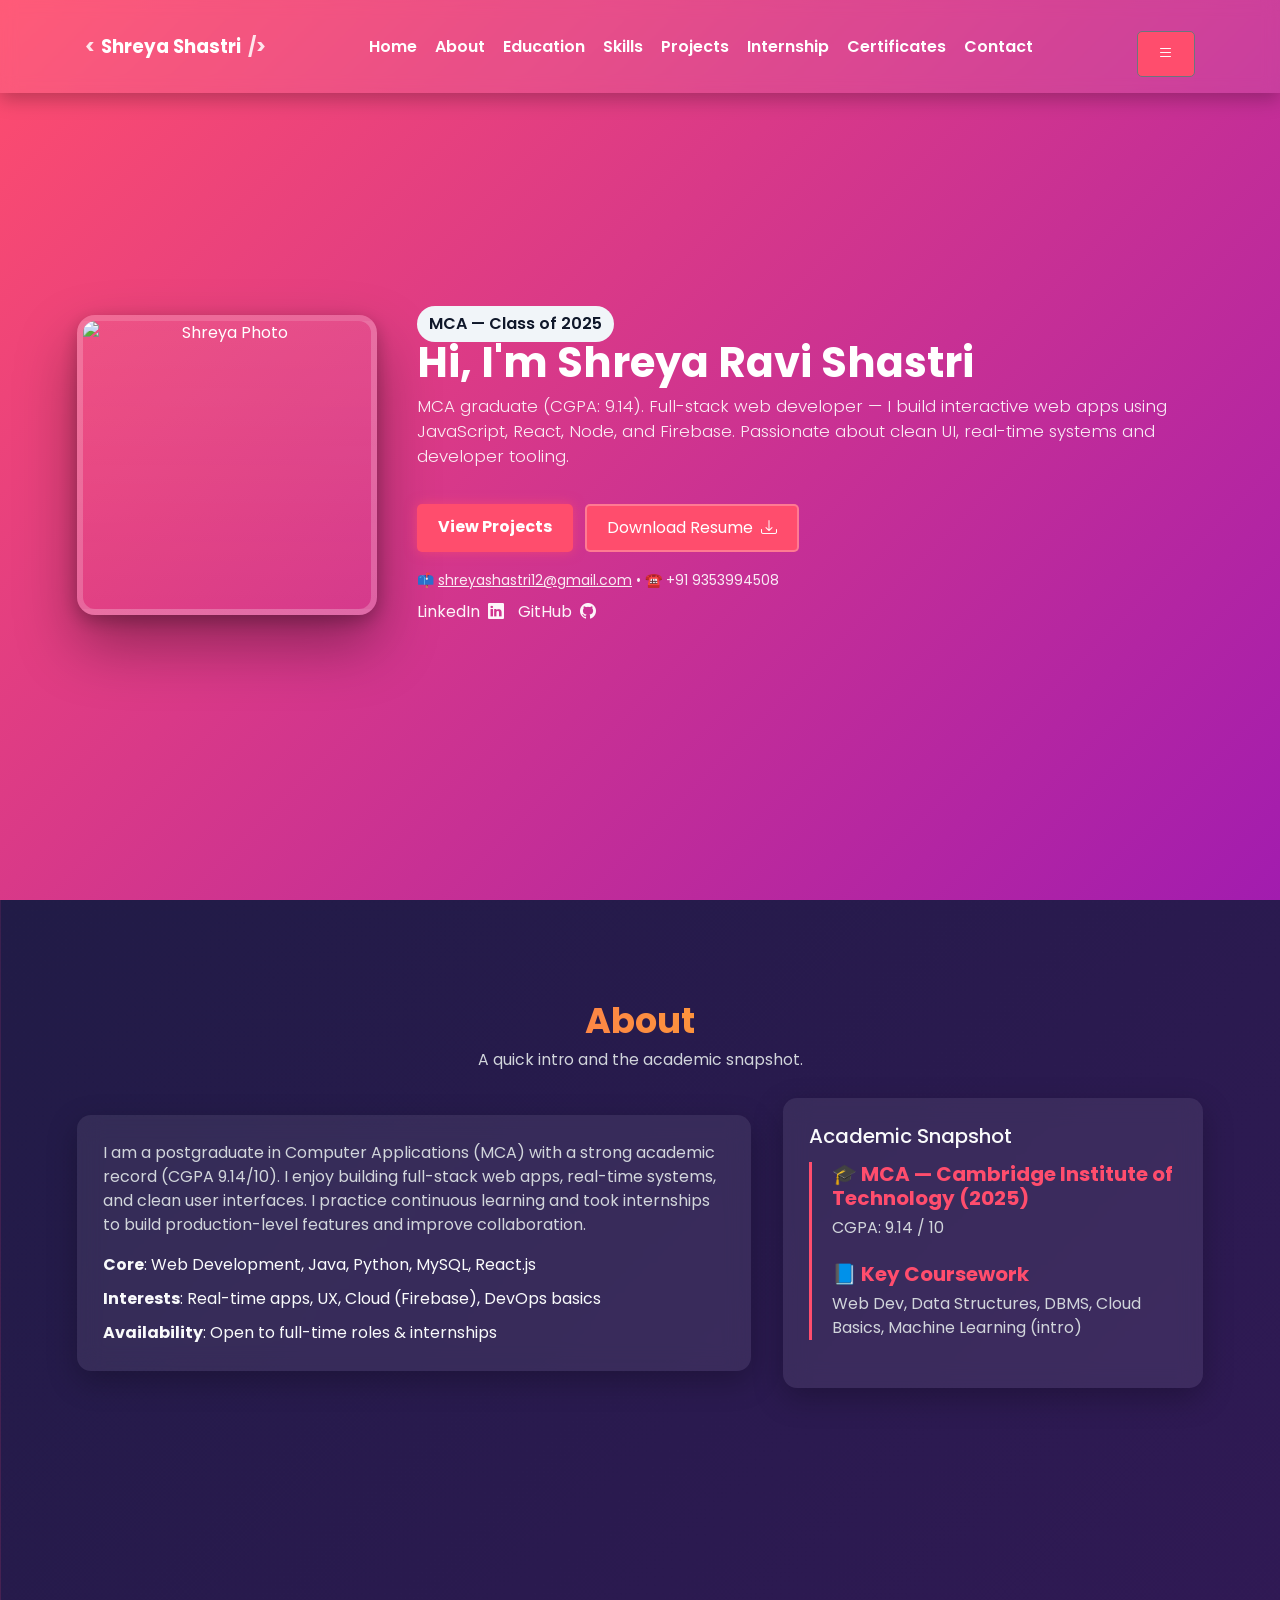
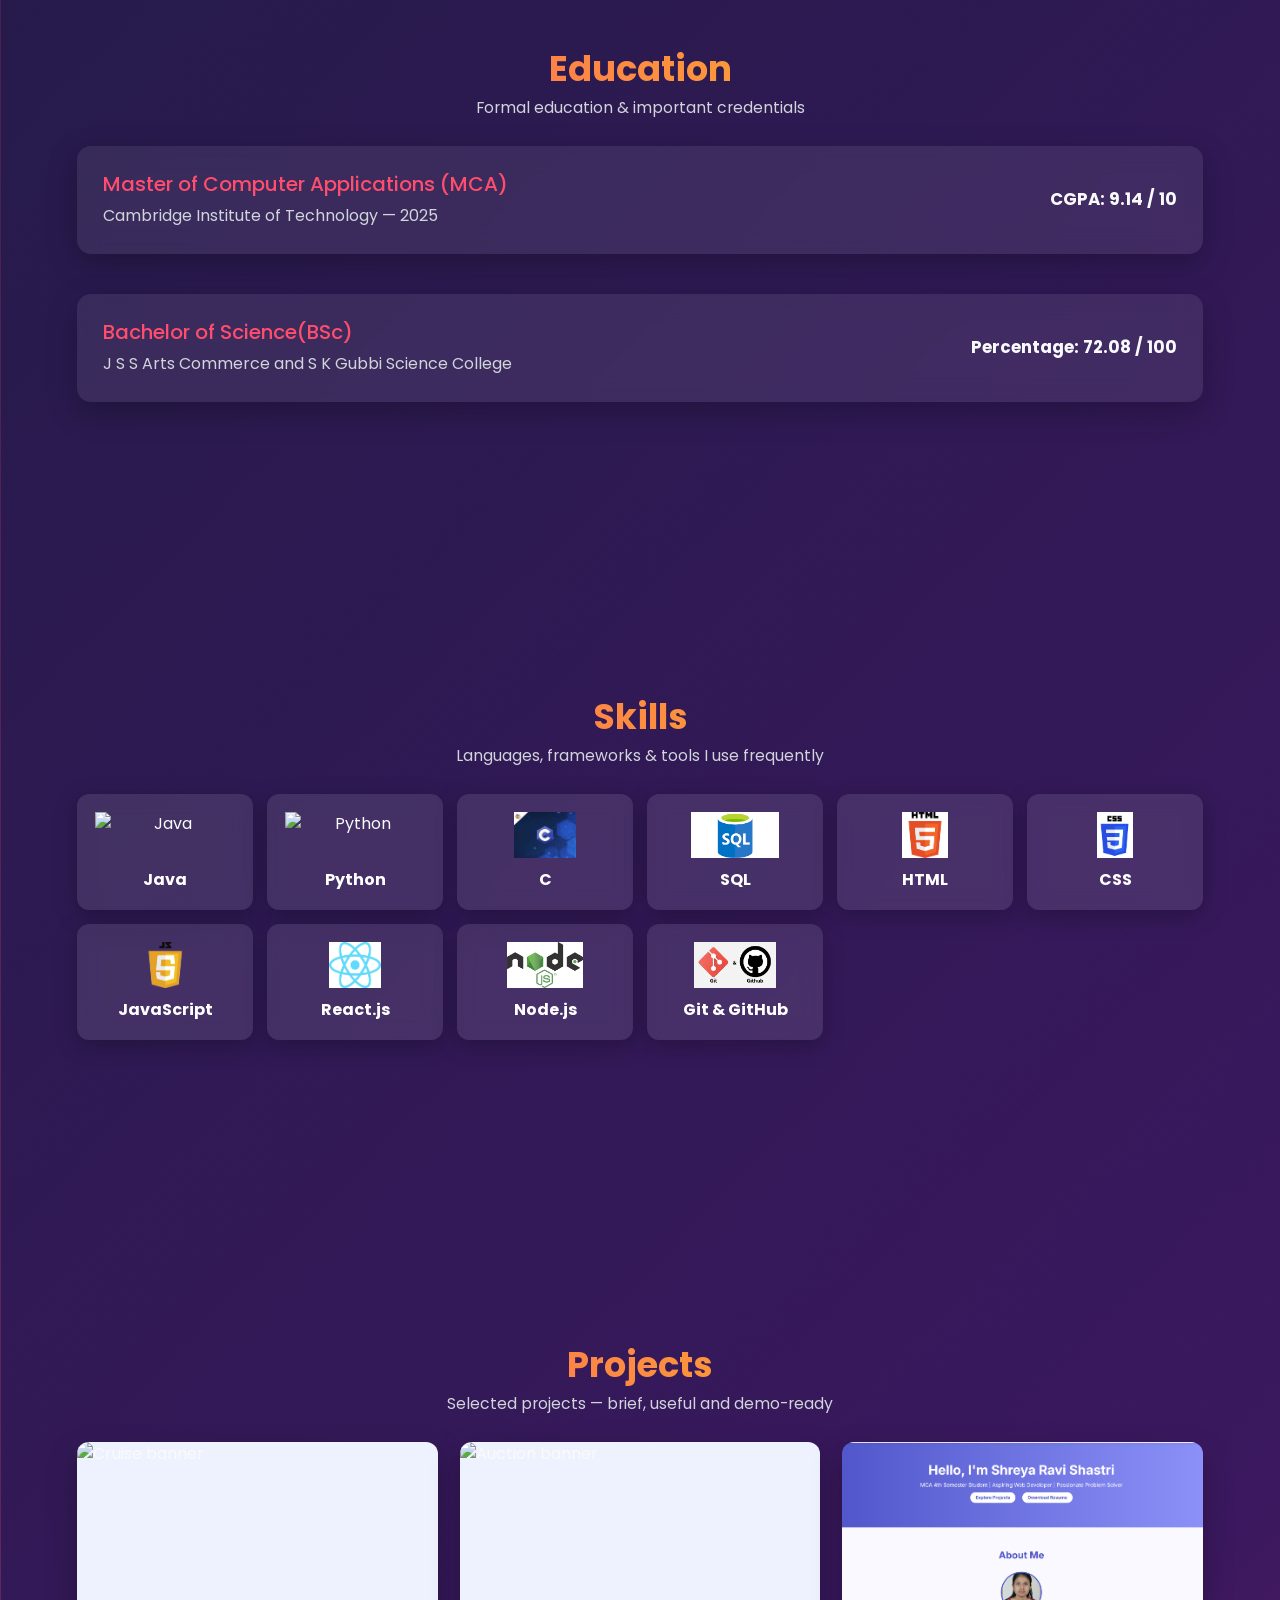
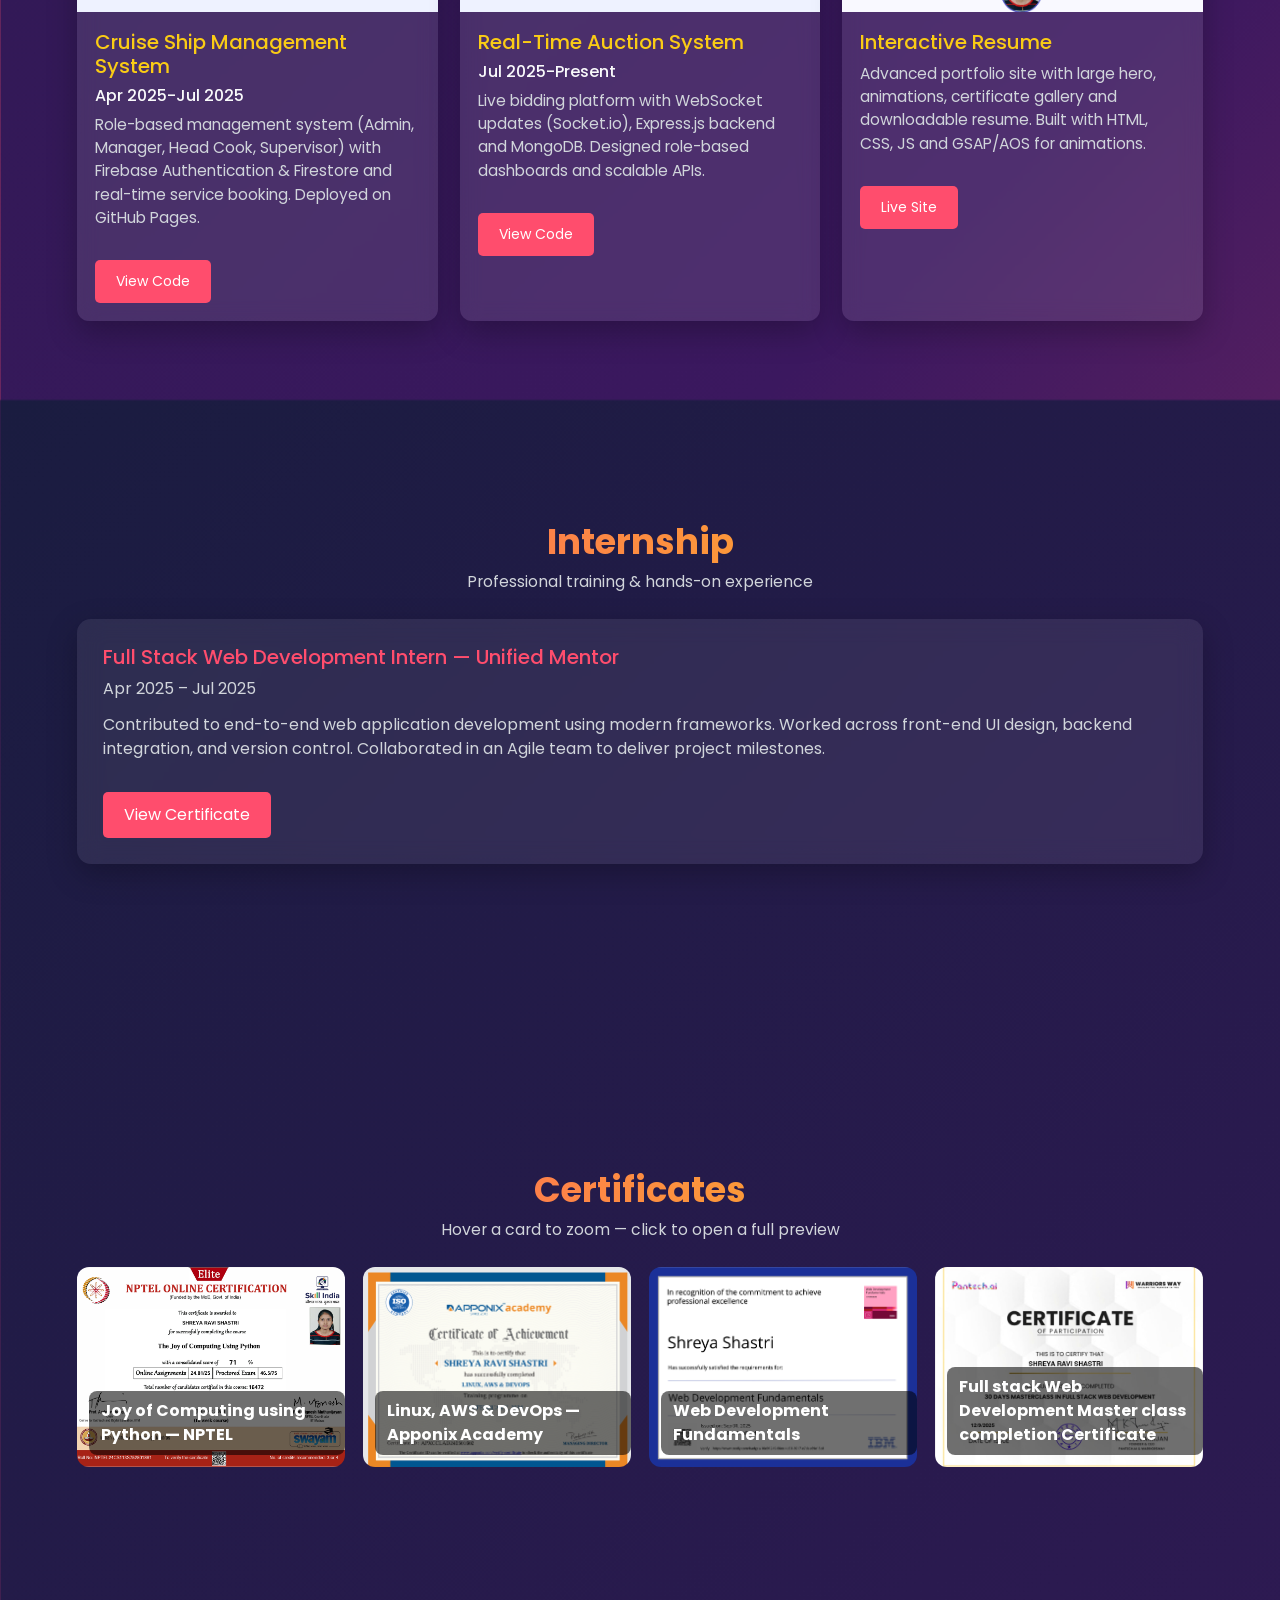
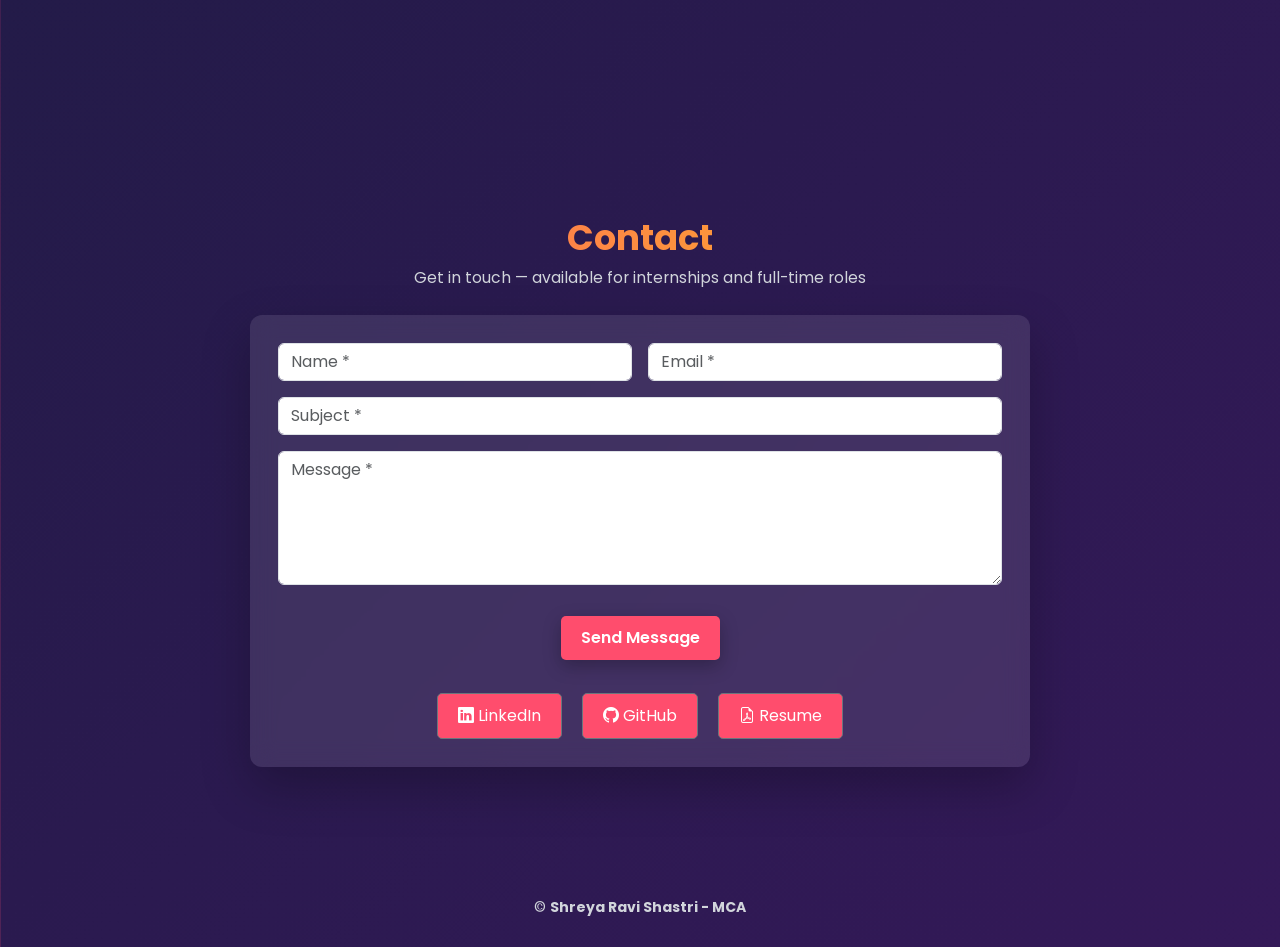
==== commit a4aca3d0: "Update index.html" ====
--- a/index.html
+++ b/index.html
@@ -52,7 +52,7 @@
     <div class="hero-inner container">
       <!-- PHOTO: replace 'assets/profile.jpg' with your real photo -->
       <div class="hero-photo" data-aos="fade-up" data-aos-delay="150">
-        <img src="assets/profile.jpg" alt="Shreya Photo">
+        <img src="assets\profile.jpg" alt="Shreya Photo">
       </div>
 
       <div class="hero-copy" data-aos="fade-right" data-aos-delay="250">
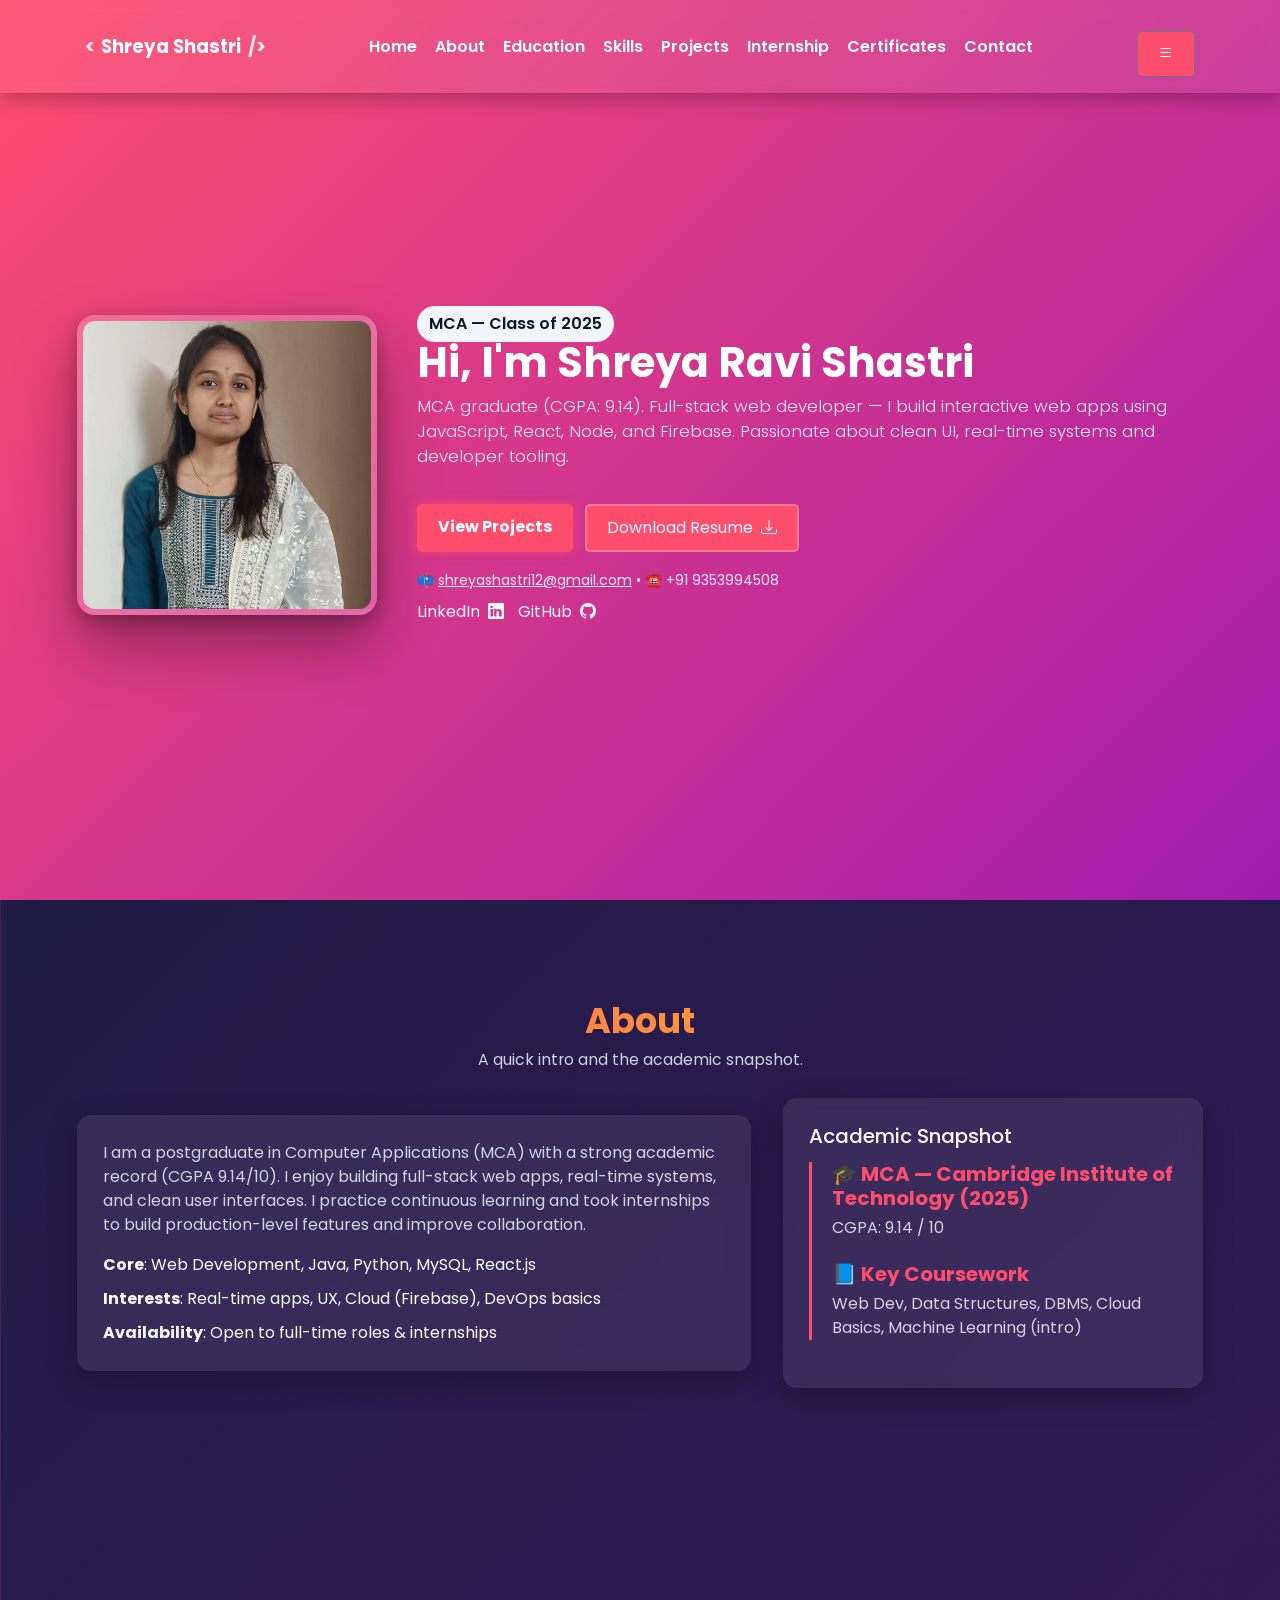
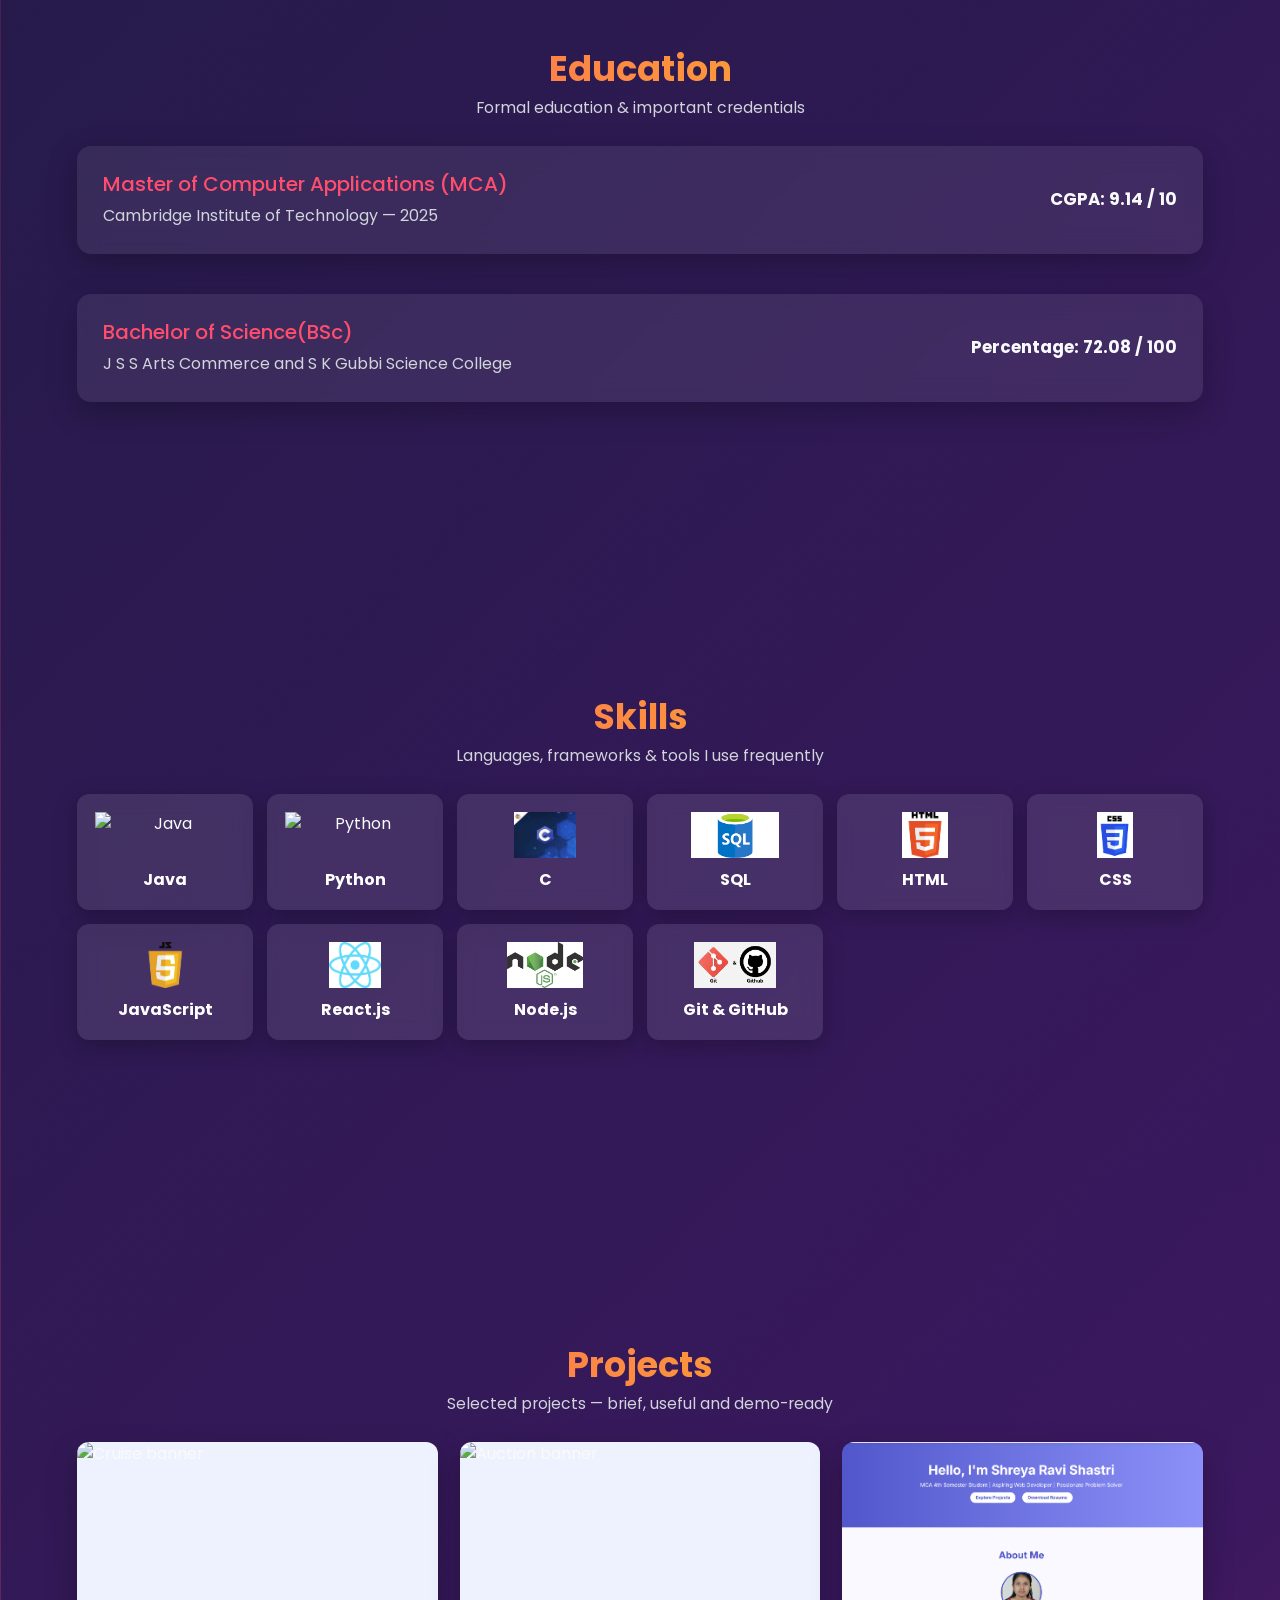
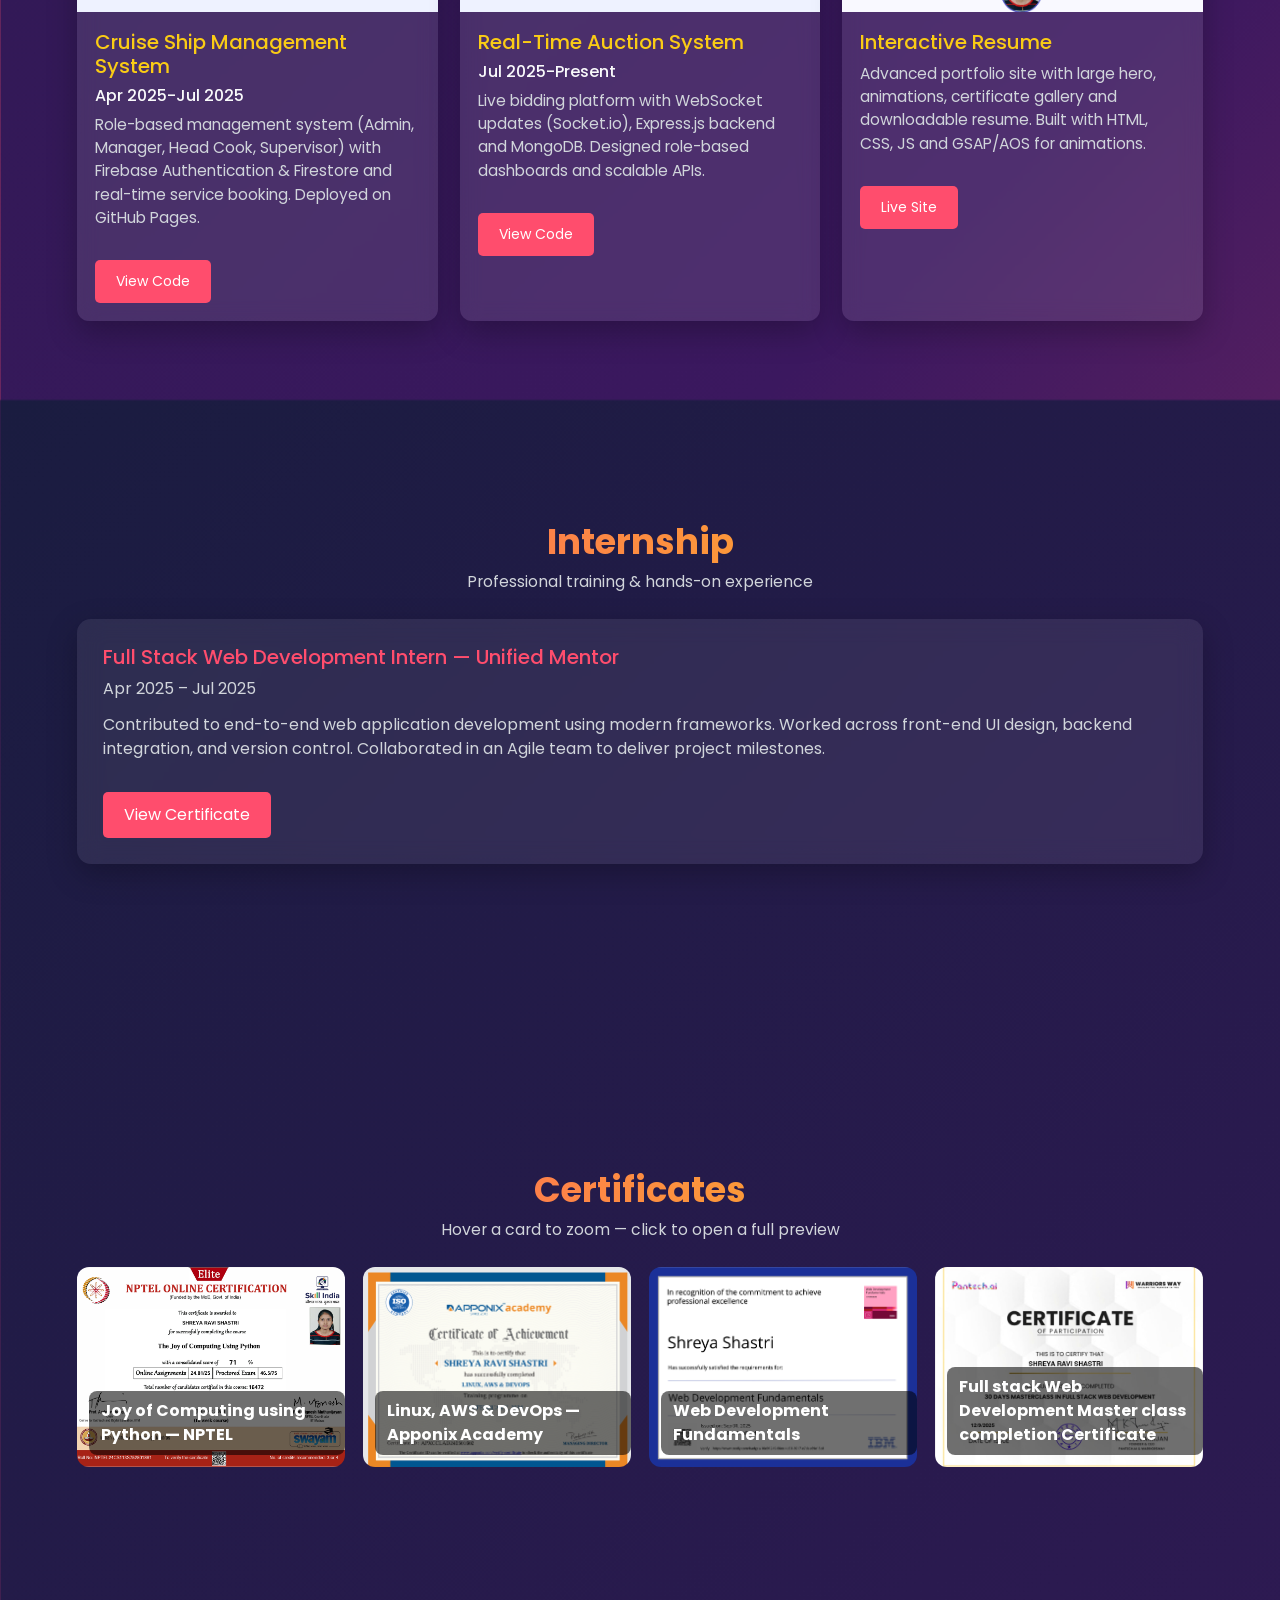
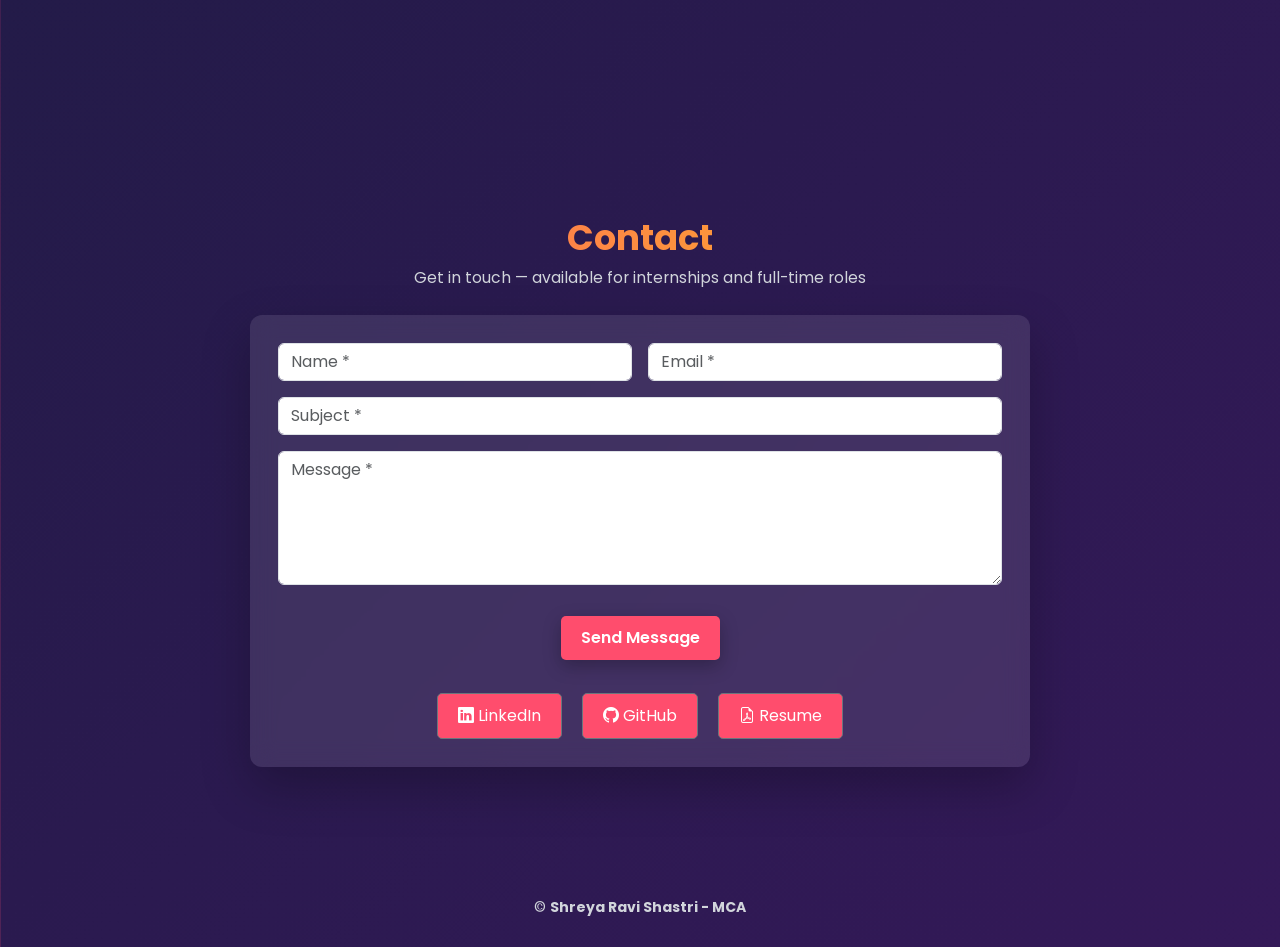
==== commit 29d13369: "Update index.html" ====
--- a/index.html
+++ b/index.html
@@ -50,9 +50,9 @@
   <!-- HERO -->
   <header id="hero">
     <div class="hero-inner container">
-      <!-- PHOTO: replace 'assets/profile.jpg' with your real photo -->
+      
       <div class="hero-photo" data-aos="fade-up" data-aos-delay="150">
-        <img src="assets\profile.jpg" alt="Shreya Photo">
+        <img src="assets\Profile.jpg" alt="Shreya Photo"/>
       </div>
 
       <div class="hero-copy" data-aos="fade-right" data-aos-delay="250">
